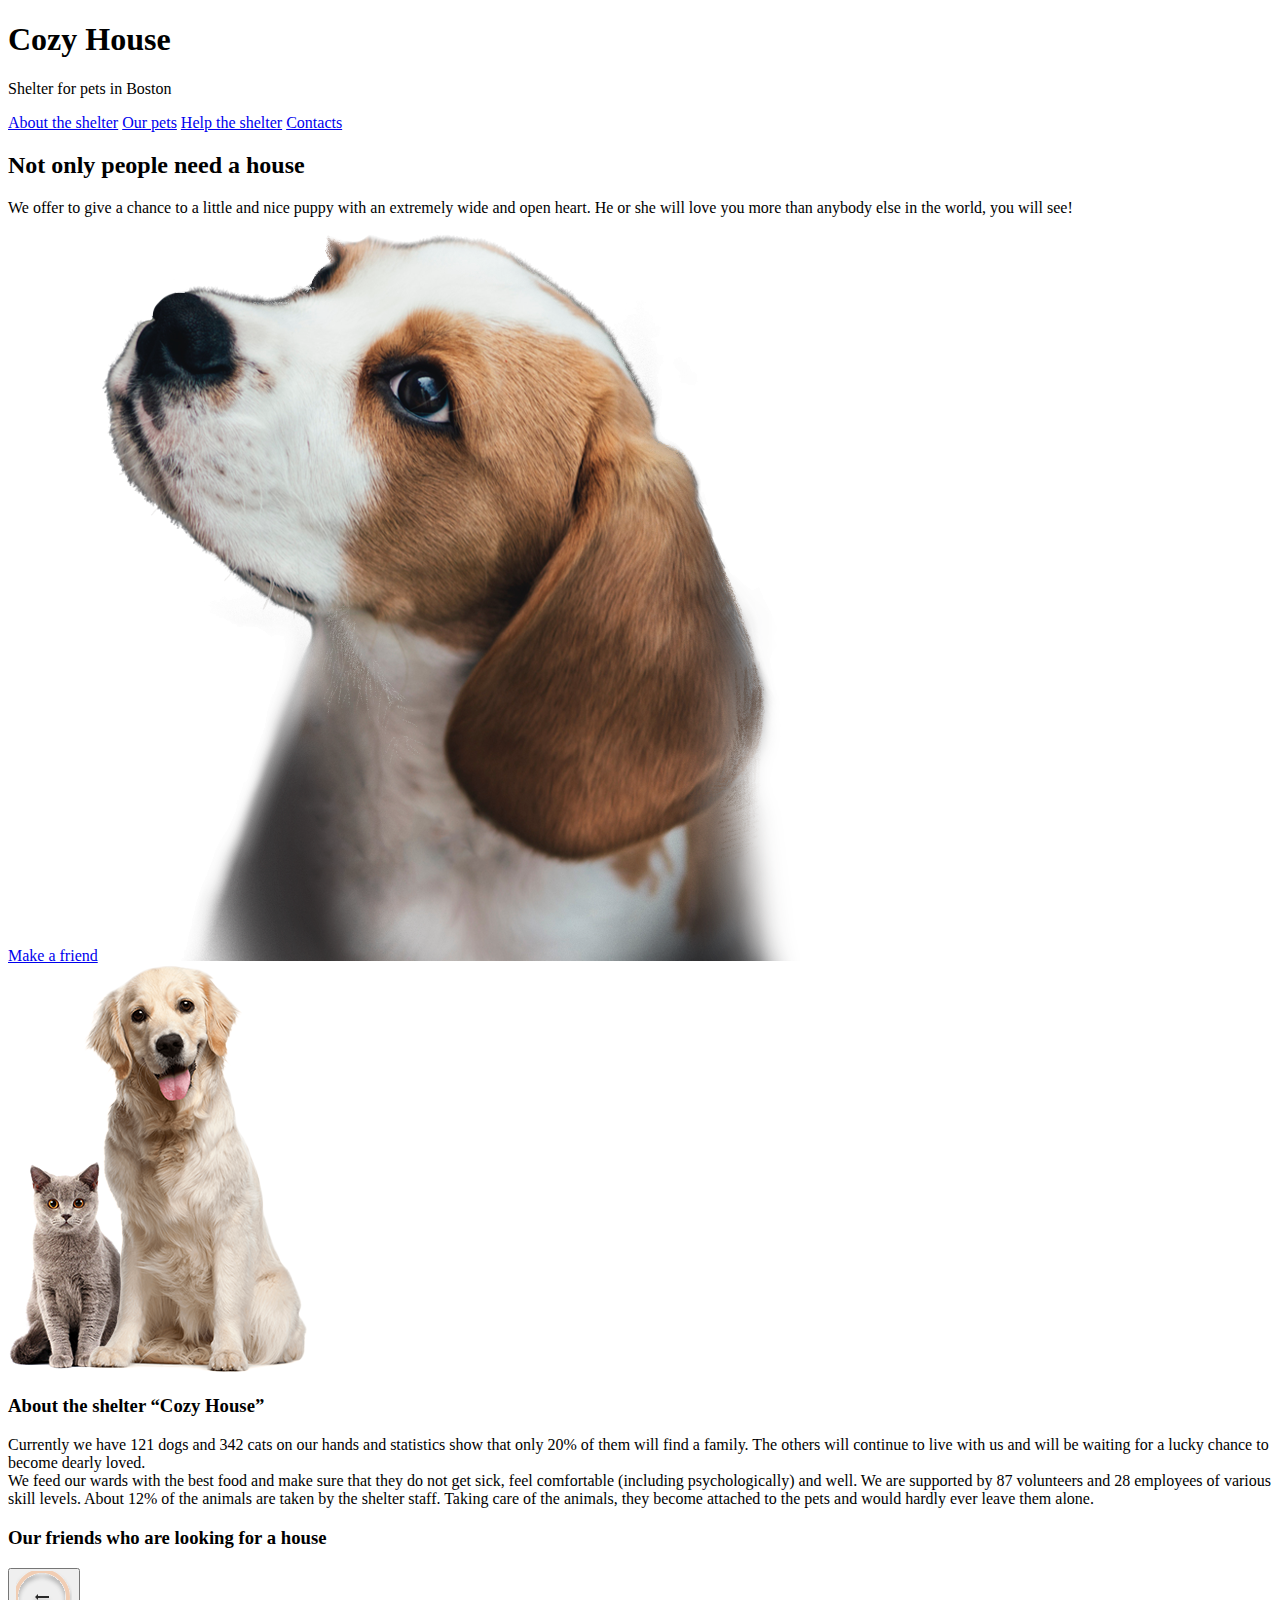
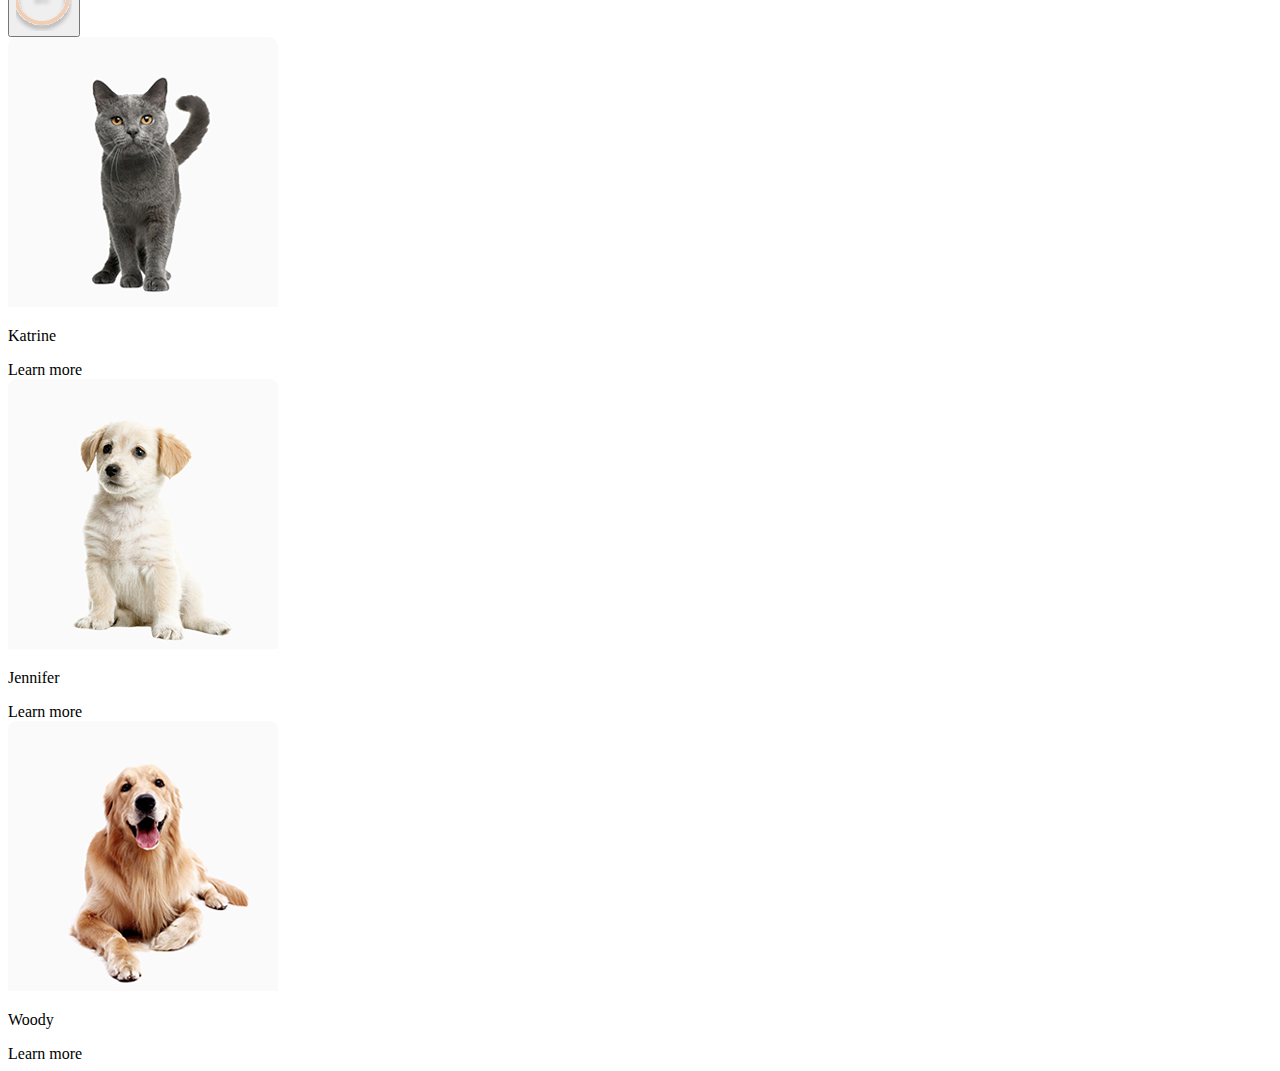
==== pages/main/index.html @ aaccfb3c "feat: add index.html with header, start-screen, about, pets sections" ====
<!DOCTYPE html>
<html lang="en">

<head>
    <meta charset="UTF-8">
    <meta http-equiv="X-UA-Compatible" content="IE=edge">
    <meta name="viewport" content="width=device-width, initial-scale=1.0">
    <link rel="stylesheet" href="./style.css">
    <title>Cozy House</title>
</head>

<body>
    <header class="header">
        <div class="header__logo">
            <h1 class="header__title">Cozy House</h1>
            <p class="header__subtitle">Shelter for pets in Boston</p>
        </div>
        <nav class="header__menu">
            <a href="#" class="header__link header__link--active">About the shelter</a>
            <a href="#" class="header__link">Our pets</a>
            <a href="#" class="header__link">Help the shelter</a>
            <a href="#" class="header__link">Contacts</a>
        </nav>
    </header>
    <main class="main">
        <section class="start-screen">
            <div class="start-screen__content">
                <h2 class="start-screen__tittle">Not only people need a house</h2>
                <p class="start-screen__subtitle">We offer to give a chance to a little and nice puppy with an extremely
                    wide and open heart. He or she will love you more than anybody else in the world, you will see!</p>
                <a href="#" class="start-screen__link">Make a friend</a>
                <img alt="dog" src="../../assets/images/png/start-screen-puppy.png" class="start-screen__picture">
            </div>
        </section>
        <section class="about">
            <img src="../../assets/images/png/about-pets.png" alt="animals">
            <div class="about__content">
                <h3 class="about__title">About the shelter “Cozy House”</h3>
                <p class="about__subtitle">Currently we have 121 dogs and 342 cats on our hands and statistics show that
                    only 20% of them will find a family. The others will continue to live with us and will be waiting
                    for a lucky chance to become dearly loved.
                    <br>
                    We feed our wards with the best food and make sure that they do not get sick, feel comfortable
                    (including psychologically) and well. We are supported by 87 volunteers and 28 employees of various
                    skill levels. About 12% of the animals are taken by the shelter staff. Taking care of the animals,
                    they become attached to the pets and would hardly ever leave them alone.
                </p>
            </div>
        </section>
        <section class="pets">
            <div class="pets__content">
                <h3 class="pets__title">Our friends who are looking for a house</h3>
                <div class="pets__slider slider">
                    <button class="slider__btn-arrow">
                        <img src="../../assets/icons/svg/button_arrow.svg" alt="list to the left button">
                    </button>
                    <div class="slider__item">
                        <img src="../../assets/images/png/pets-katrine.png" alt="beautiful cat" class="slider__img">
                        <p class="slider__text">Katrine</p>
                        <a class="slider__link">Learn more</a>

                    </div>
                    <div class="slider__item">
                        <img src="../../assets/images/png/pets-jennifer.png" alt="little puppy" class="slider__img">
                        <p class="slider__text">Jennifer</p>
                        <a class="slider__link">Learn more</a>

                    </div>
                    <div class="slider__item">
                        <img src="../../assets/images/png/pets-woody.png" alt="adult dog" class="slider__img">
                        <p class="slider__text">Woody</p>
                        <a class="slider__link">Learn more</a>
                    </div>
                </div>
            </div>
        </section>
        <section></section>
        <section></section>
    </main>
</body>

</html>
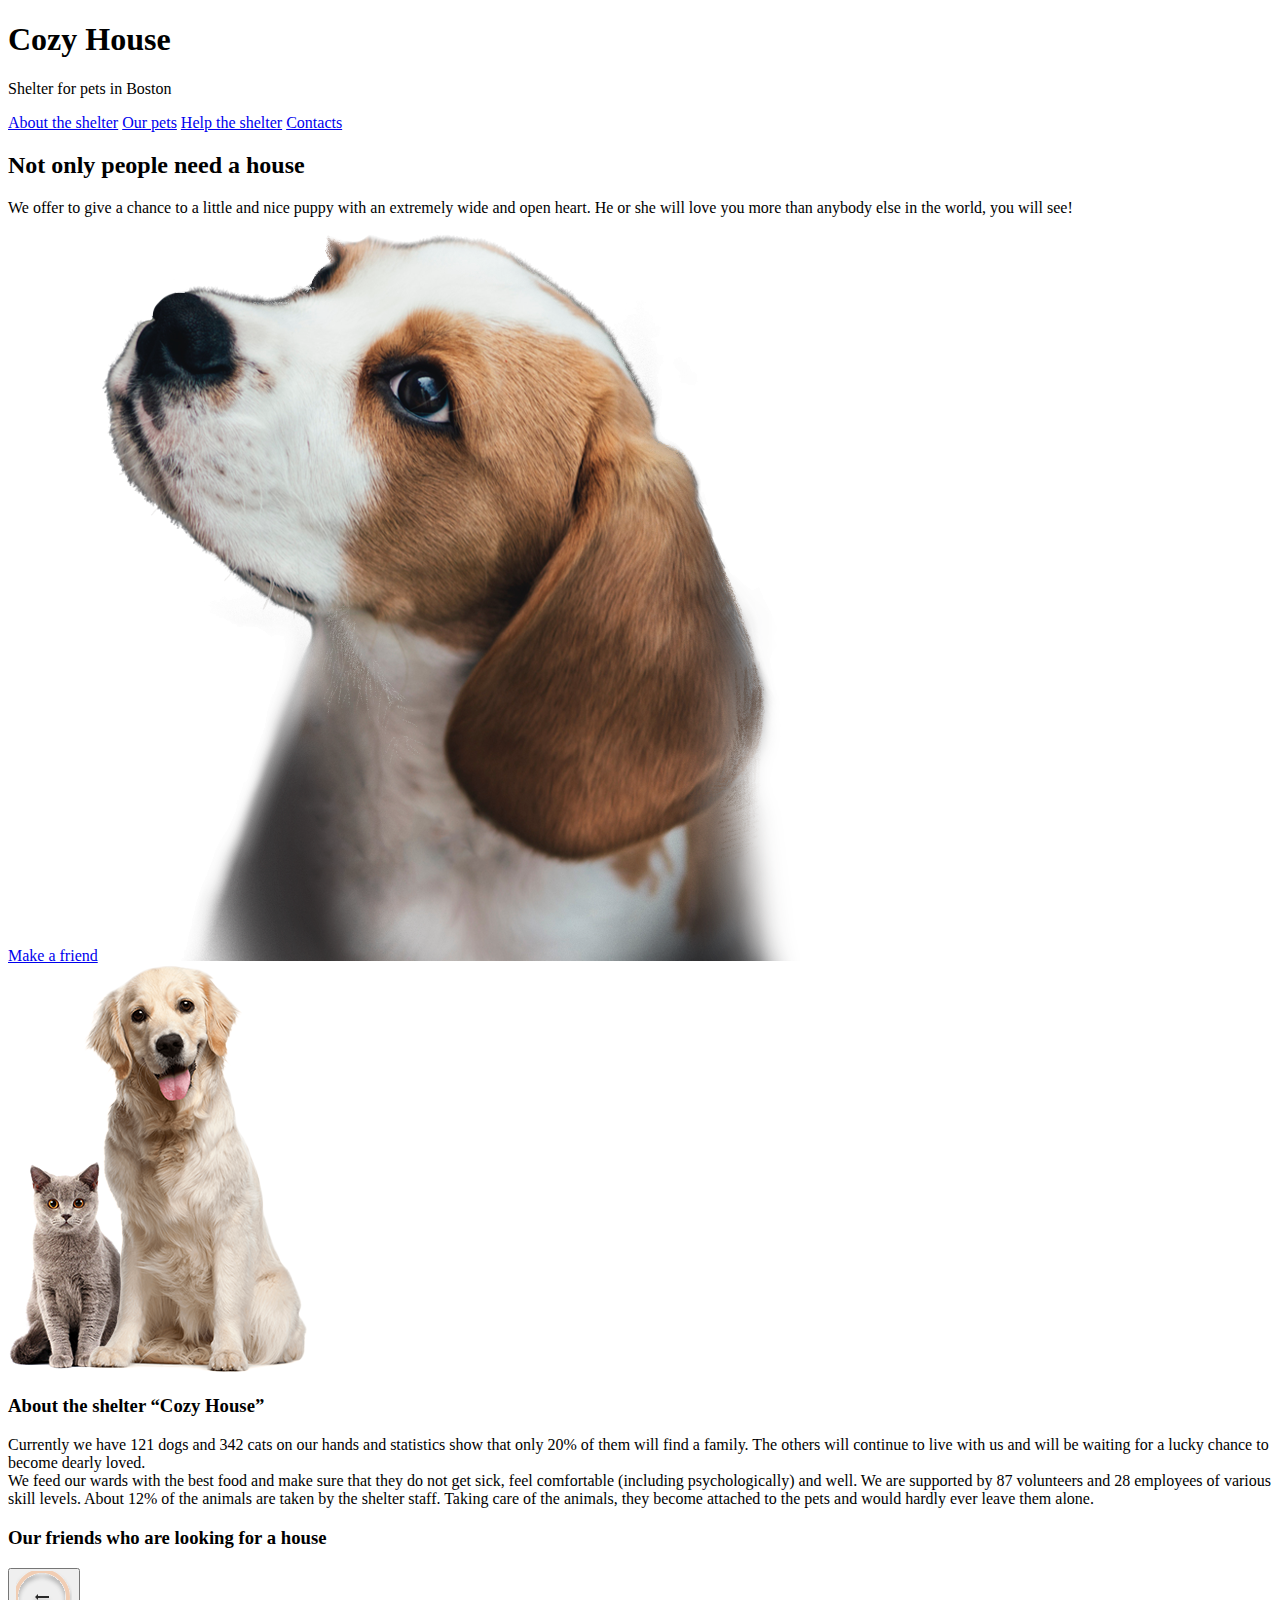
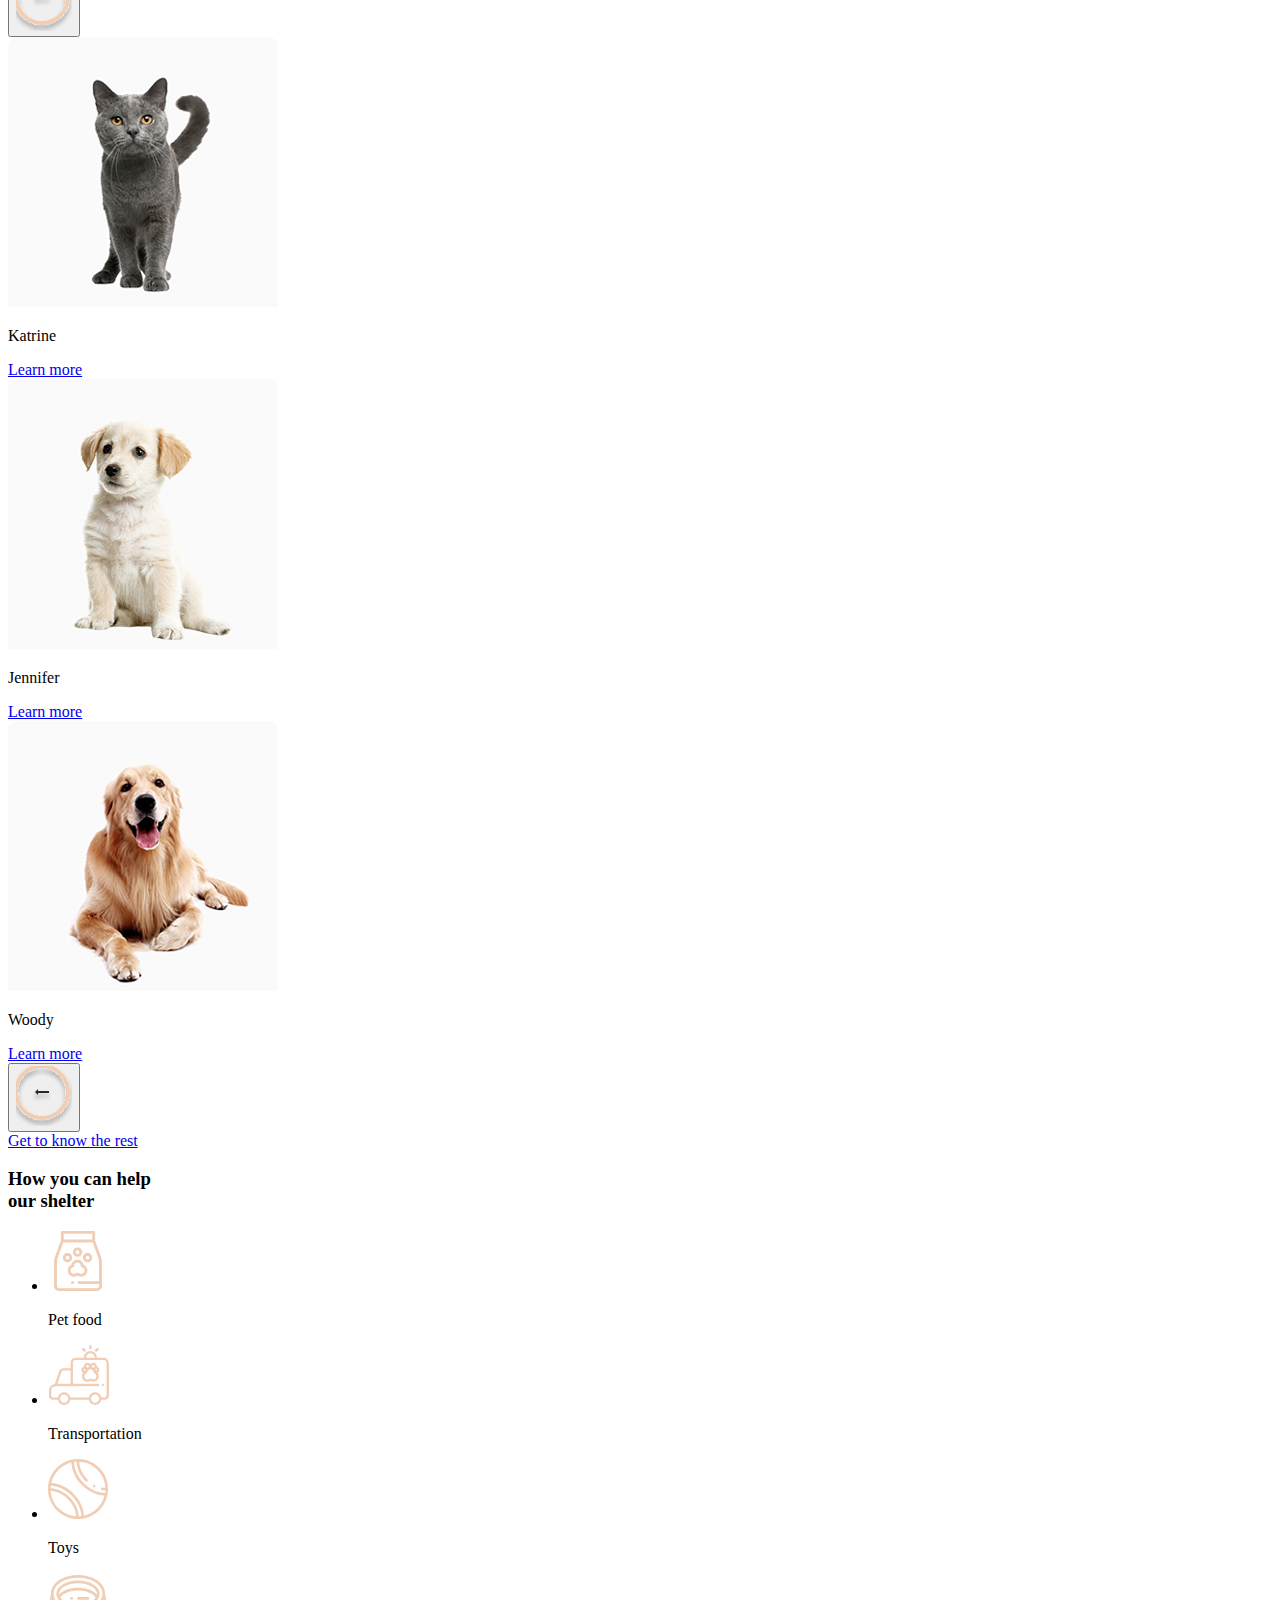
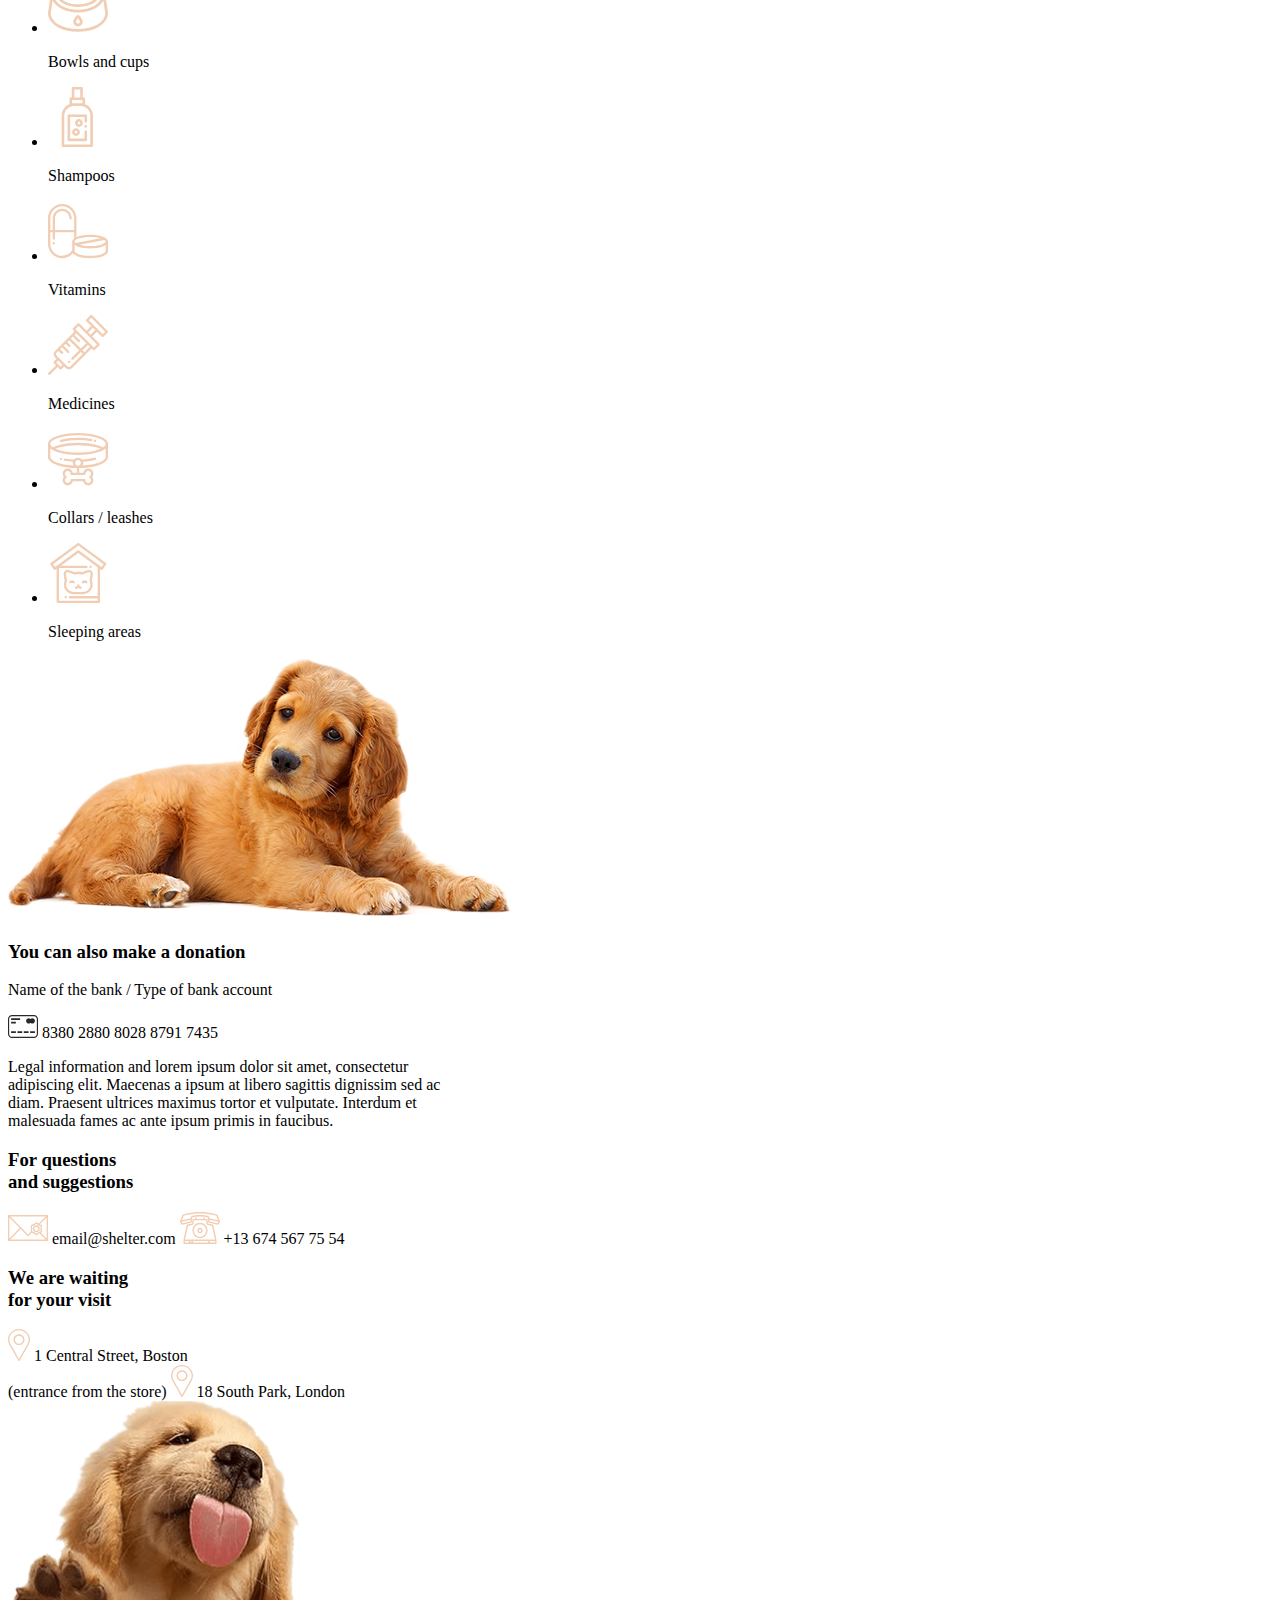
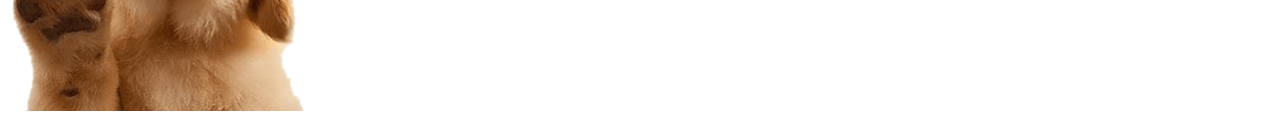
==== commit cde45a23: "feat: finish layout index.html with help, donation, footer sections" ====
--- a/pages/main/index.html
+++ b/pages/main/index.html
@@ -57,25 +57,122 @@
                     <div class="slider__item">
                         <img src="../../assets/images/png/pets-katrine.png" alt="beautiful cat" class="slider__img">
                         <p class="slider__text">Katrine</p>
-                        <a class="slider__link">Learn more</a>
+                        <a href="#" class="slider__link">Learn more</a>
 
                     </div>
                     <div class="slider__item">
                         <img src="../../assets/images/png/pets-jennifer.png" alt="little puppy" class="slider__img">
                         <p class="slider__text">Jennifer</p>
-                        <a class="slider__link">Learn more</a>
+                        <a href="#" class="slider__link">Learn more</a>
 
                     </div>
                     <div class="slider__item">
                         <img src="../../assets/images/png/pets-woody.png" alt="adult dog" class="slider__img">
                         <p class="slider__text">Woody</p>
-                        <a class="slider__link">Learn more</a>
+                        <a href="#" class="slider__link">Learn more</a>
                     </div>
+                    <button class="slider__btn-arrow">
+                        <img src="../../assets/icons/svg/button_arrow.svg" alt="list to the left button">
+                    </button>
                 </div>
             </div>
+            <a href="#" class="pets__btn">Get to know the rest</a>
         </section>
-        <section></section>
-        <section></section>
+        <section class="help">
+            <div class="help__content">
+                <h3 class="help__title">
+                    How you can help
+                    <br>
+                    our shelter
+                </h3>
+                <ul class="help__list">
+                    <li class="help__item">
+                        <img src="../../assets/icons/svg/icon-pet-food.svg" alt="pet food">
+                        <p class="help__text">Pet food</p>
+                    </li>
+                    <li class="help__item">
+                        <img src="../../assets/icons/svg/icon-transportation.svg" alt="transportation">
+                        <p class="help__text">Transportation</p>
+                    </li>
+                    <li class="help__item">
+                        <img src="../../assets/icons/svg/icon-toys.svg" alt="toys">
+                        <p class="help__text">Toys</p>
+                    </li>
+                    <li class="help__item">
+                        <img src="../../assets/icons/svg/icon-bowls-and-cups.svg" alt="Bowls and cups">
+                        <p class="help__text">Bowls and cups</p>
+                    </li>
+                    <li class="help__item">
+                        <img src="../../assets/icons/svg/icon-shampoos.svg" alt="Shampoos">
+                        <p class="help__text">Shampoos</p>
+                    </li>
+                    <li class="help__item">
+                        <img src="../../assets/icons/svg/icon-vitamins.svg" alt="Vitamins">
+                        <p class="help__text">Vitamins</p>
+                    </li>
+                    <li class="help__item">
+                        <img src="../../assets/icons/svg/icon-medicines.svg" alt="Medicines">
+                        <p class="help__text">Medicines</p>
+                    </li>
+                    <li class="help__item">
+                        <img src="../../assets/icons/svg/icon-collars-leashes.svg" alt="Collars and leashes">
+                        <p class="help__text">Collars / leashes</p>
+                    </li>
+                    <li class="help__item">
+                        <img src="../../assets/icons/svg/icon-sleeping-area.svg" alt="Sleeping areas">
+                        <p class="help__text">Sleeping areas</p>
+                    </li>
+                </ul>
+
+            </div>
+
+        </section>
+        <section class="donation">
+            <img class="donation__picture" src="../../assets/images/png/donation-dog.png">
+            <div class="donation__content">
+                <h3 class="donation__title">You can also make a donation</h3>
+                <p class="donation__subtitle">Name of the bank / Type of bank account</p>
+                <div class="donation__credit-card credit-card">
+                    <img class="credit-card__icon" src="../../assets/icons/svg/credit-card.svg" alt="credit card">
+                    <span class="credit-card__number">8380 2880 8028 8791 7435</span>
+                </div>
+                <p class="donation__legal-information">
+                    Legal information and lorem ipsum dolor sit amet, consectetur <br>
+                    adipiscing elit. Maecenas a ipsum at libero sagittis dignissim sed ac <br>
+                    diam. Praesent ultrices maximus tortor et vulputate. Interdum et <br>
+                    malesuada fames ac ante ipsum primis in faucibus.
+                </p>
+
+            </div>
+        </section>
+        <footer class="footer">
+            <div class="footer__content">
+                <div class="footer__contacts contacts">
+                    <h3 class="contacts__title">
+                        For questions
+                        <br>
+                        and suggestions
+                    </h3>
+                    <img class="contacts__icon" src="../../assets/icons/svg/icon-email.svg">
+                    <span class="contacts__text">email@shelter.com</span>
+                    <img class="contacts__icon" src="../../assets/icons/svg/icon-phone.svg">
+                    <span class="contacts__text">+13 674 567 75 54</span>
+                </div>
+                <div class="footer__locaions locaions">
+                    <h3 class="locaions__title">
+                        We are waiting
+                        <br>
+                        for your visit
+                    </h3>
+                    <img class="locaions__icon" src="../../assets/icons/svg/pin.svg">
+                    <span class="locaions__text">1 Central Street, Boston <br> (entrance from the store)</span>
+                    <img class="locaions__icon" src="../../assets/icons/svg/pin.svg">
+                    <span class="locaions__text">18 South Park, London </span>
+                </div>
+
+            </div>
+            <img class="footer__picture" src="../../assets/images/png/footer-puppy.png" alt="puppy">
+        </footer>
     </main>
 </body>
 
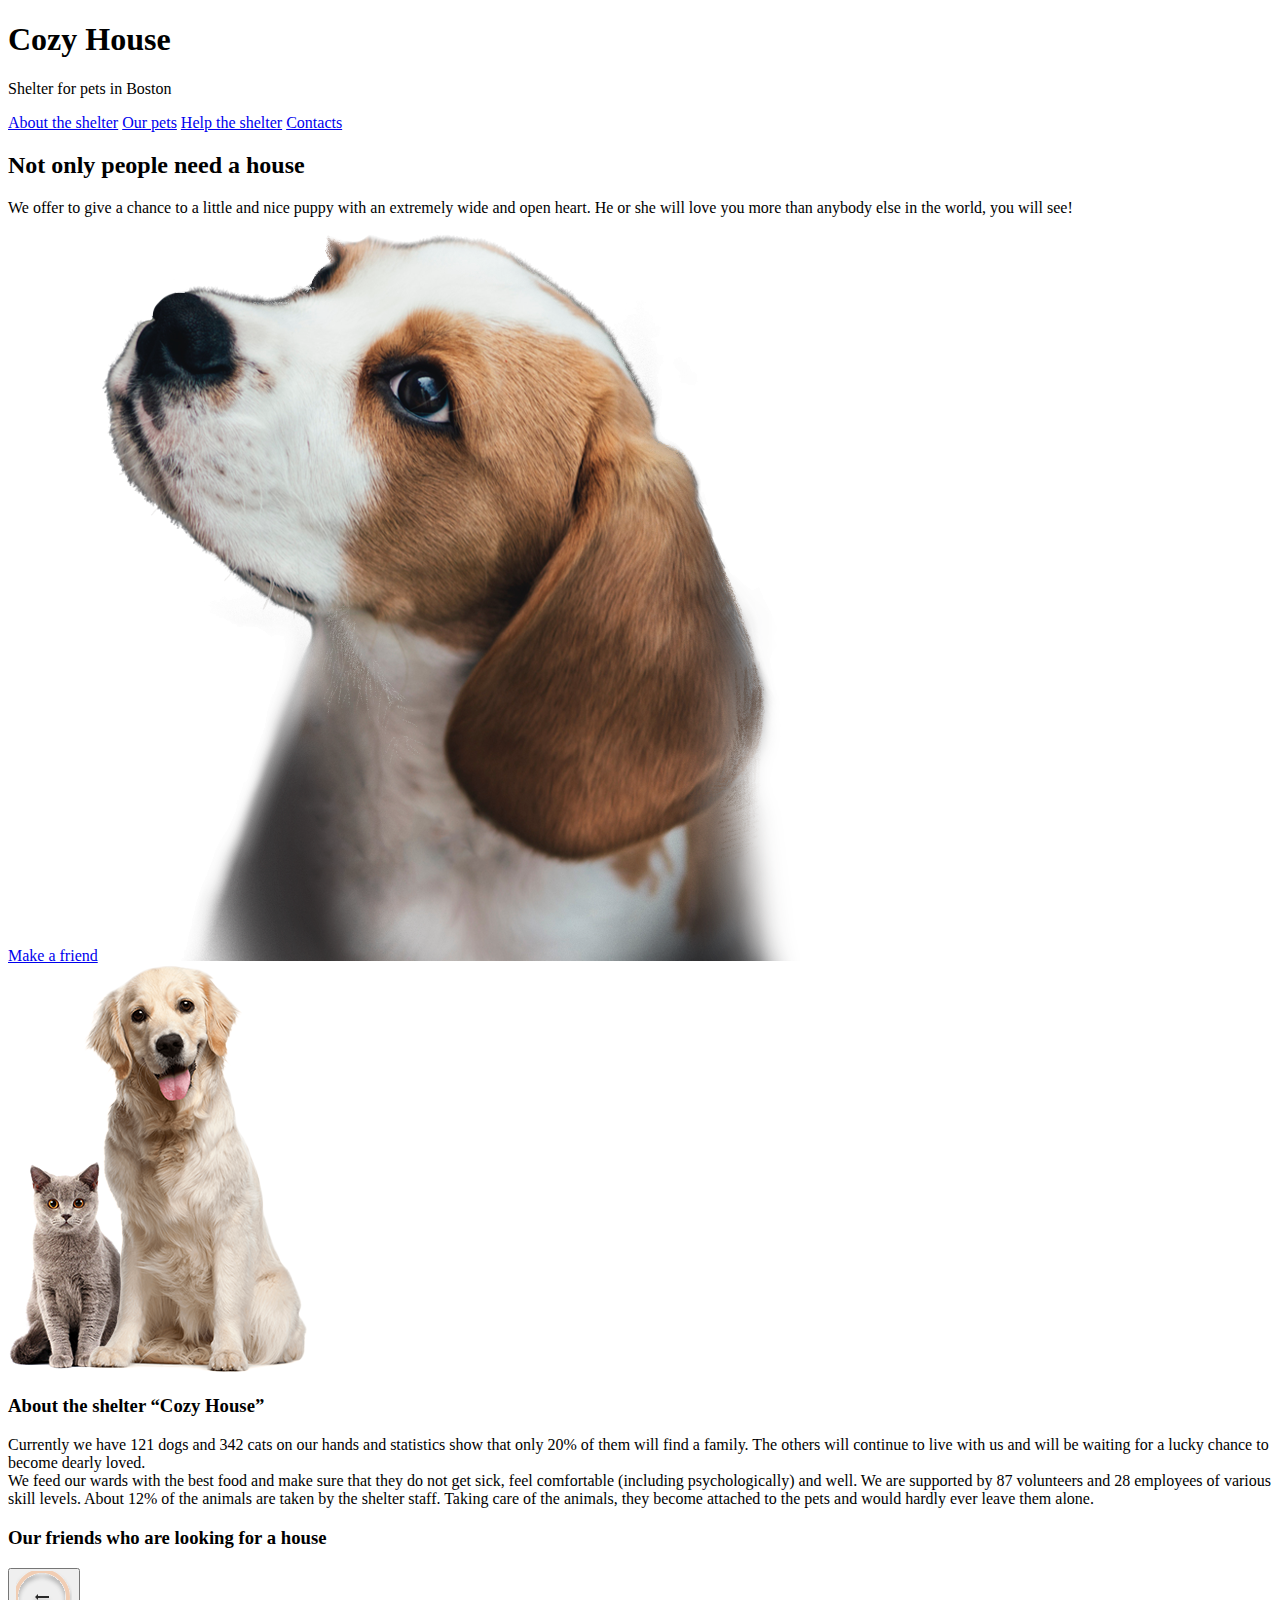
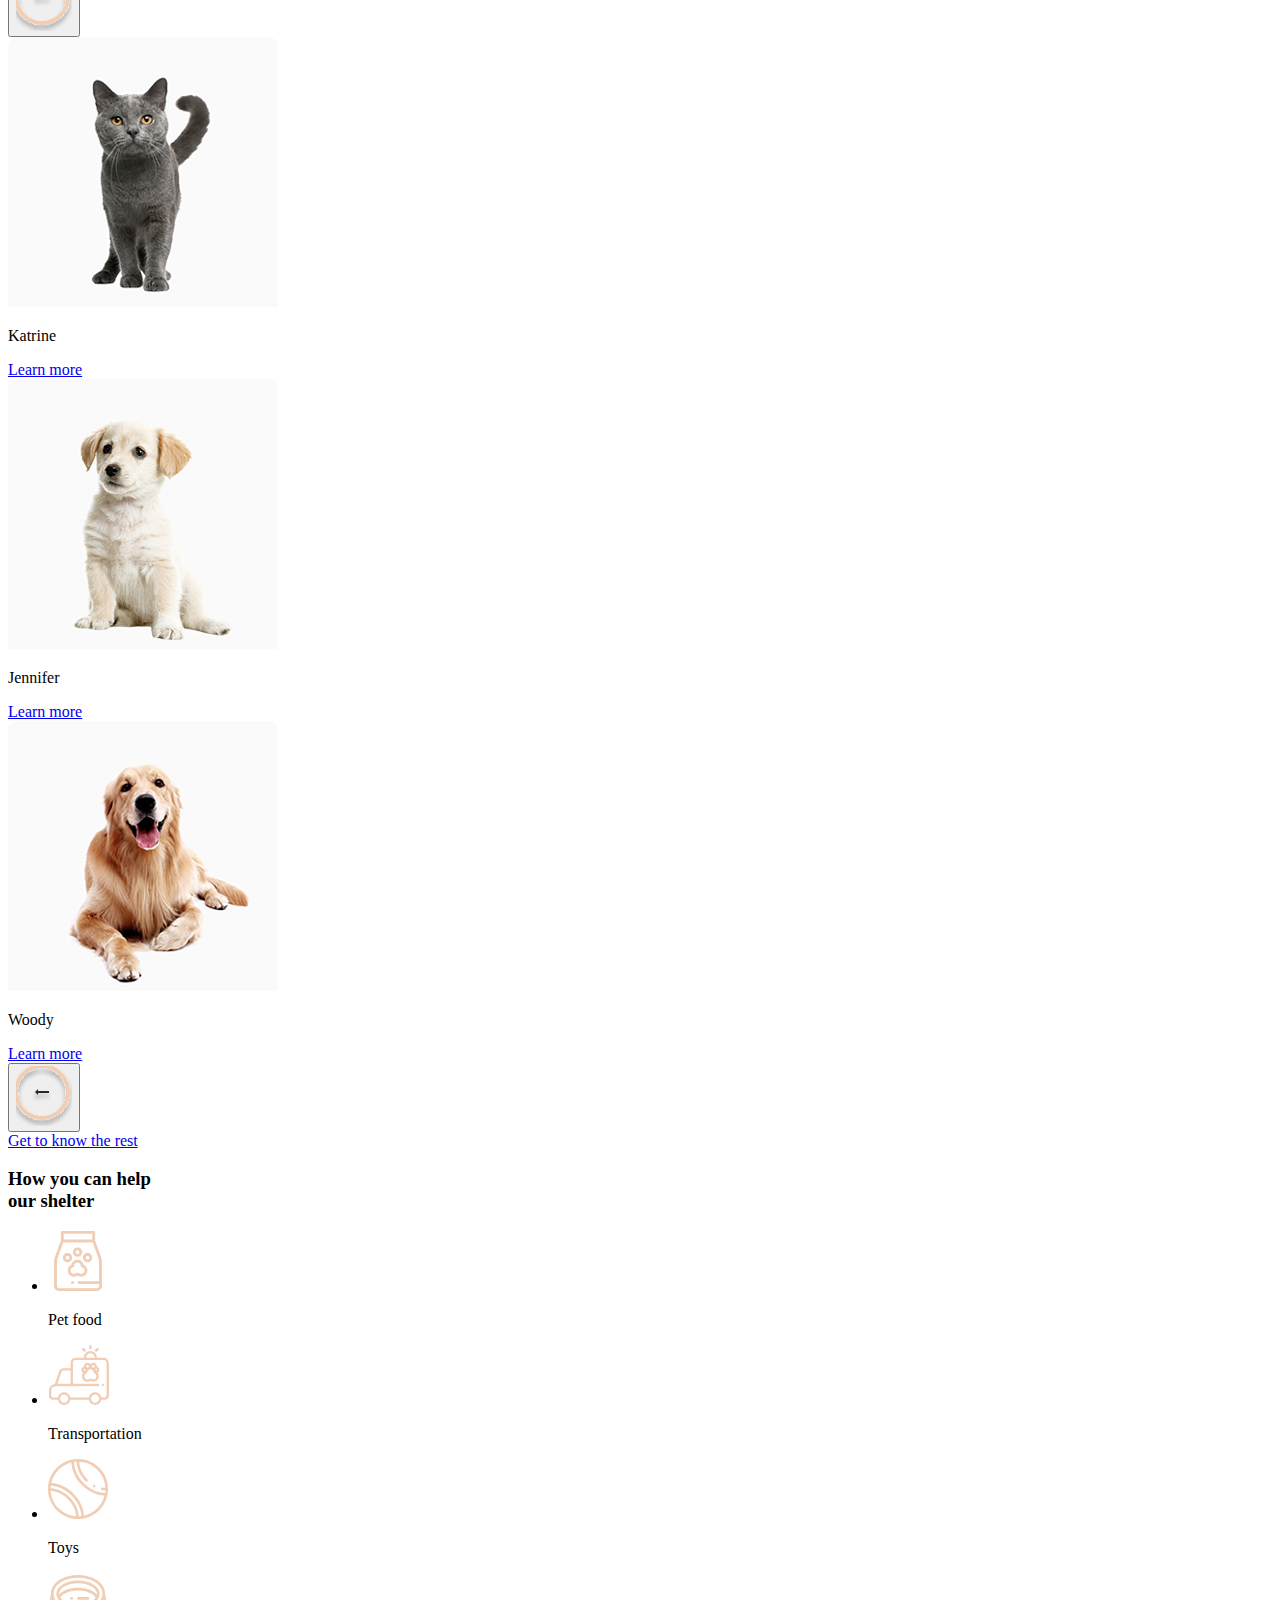
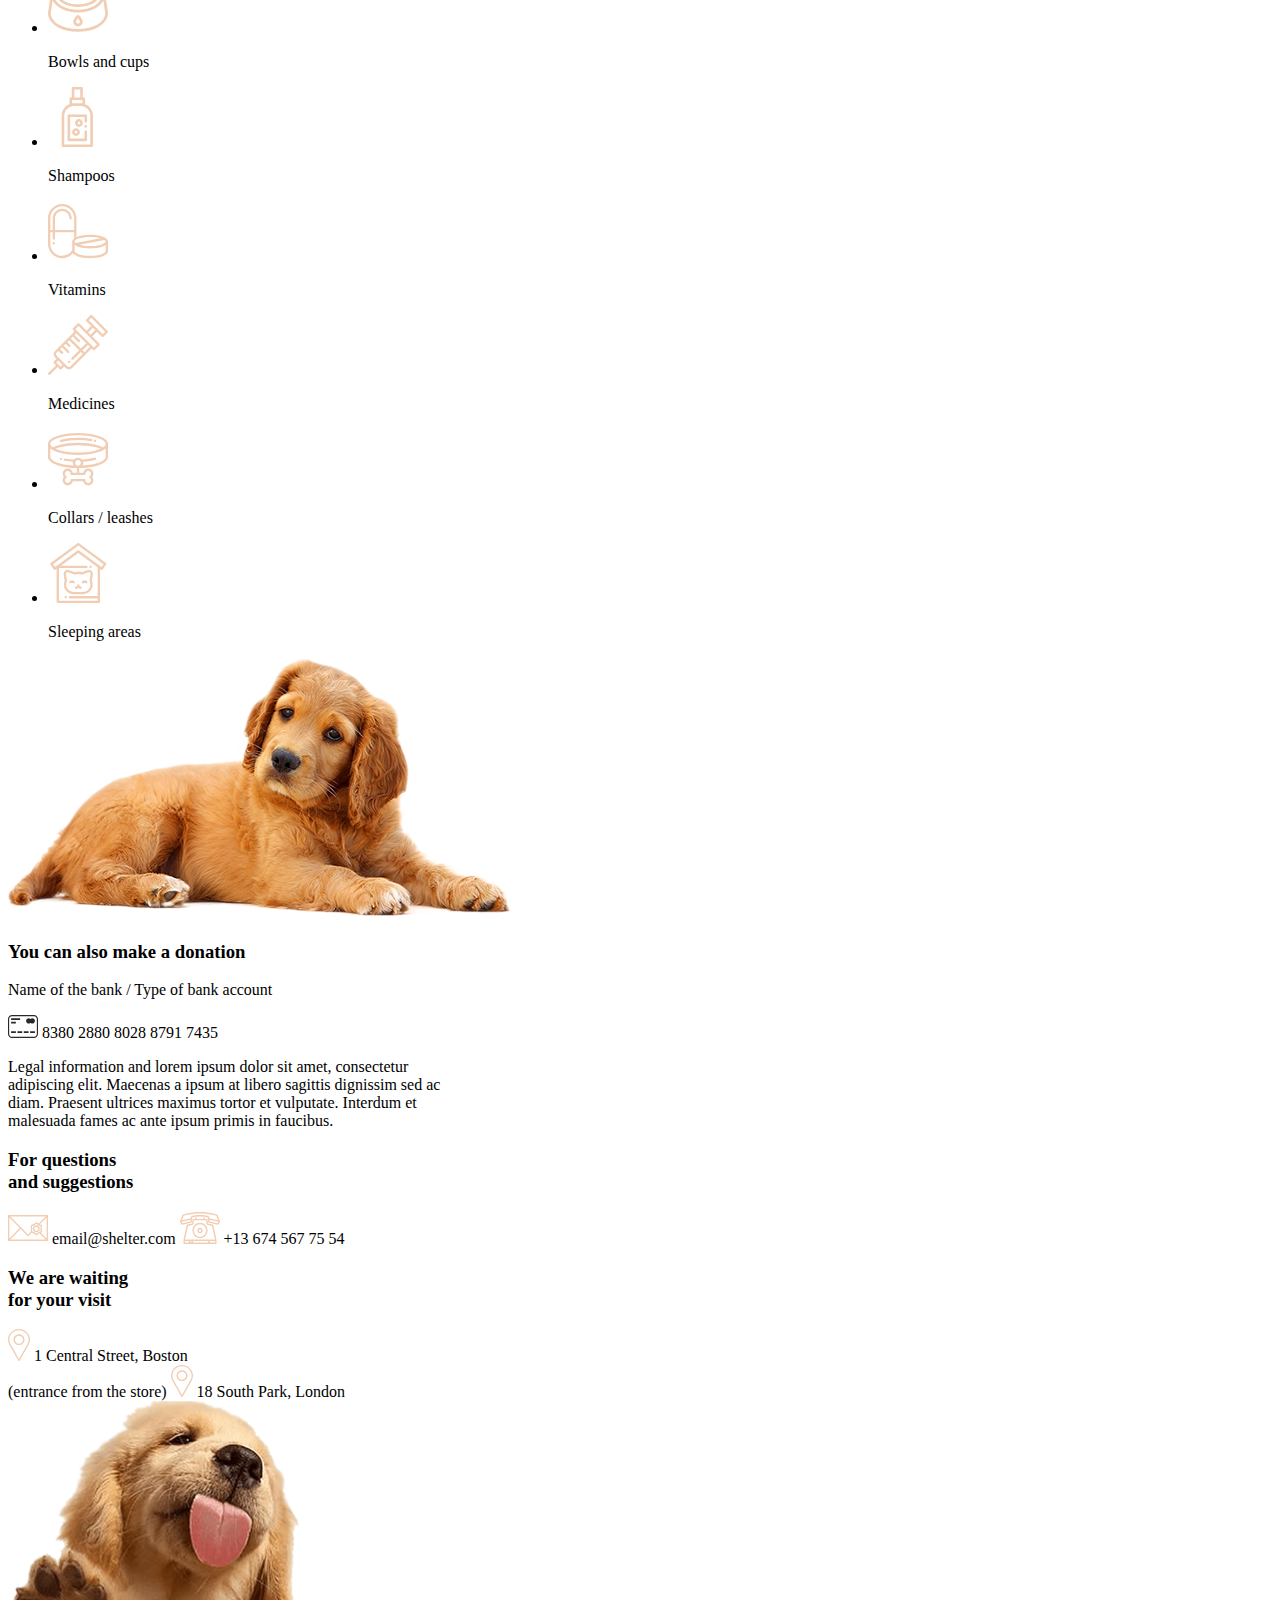
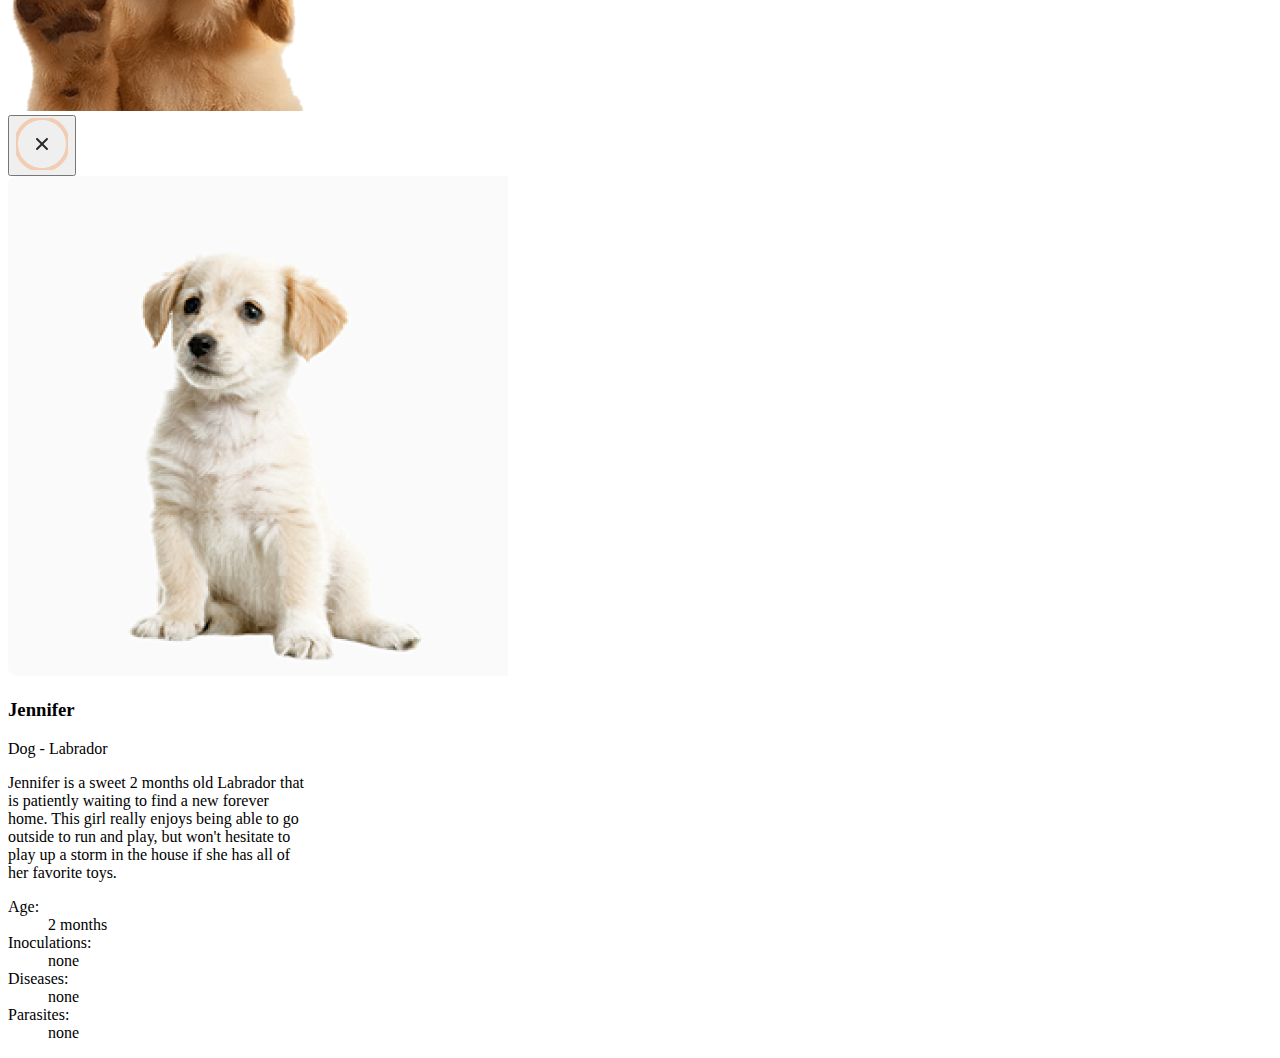
==== commit fca82408: "feat: add modal window and our-pets.html layout only" ====
--- a/pages/main/index.html
+++ b/pages/main/index.html
@@ -5,7 +5,7 @@
     <meta charset="UTF-8">
     <meta http-equiv="X-UA-Compatible" content="IE=edge">
     <meta name="viewport" content="width=device-width, initial-scale=1.0">
-    <link rel="stylesheet" href="./style.css">
+    <link rel="stylesheet" href="./scss/main.css">
     <title>Cozy House</title>
 </head>
 
@@ -145,35 +145,72 @@
 
             </div>
         </section>
-        <footer class="footer">
-            <div class="footer__content">
-                <div class="footer__contacts contacts">
-                    <h3 class="contacts__title">
-                        For questions
-                        <br>
-                        and suggestions
-                    </h3>
-                    <img class="contacts__icon" src="../../assets/icons/svg/icon-email.svg">
-                    <span class="contacts__text">email@shelter.com</span>
-                    <img class="contacts__icon" src="../../assets/icons/svg/icon-phone.svg">
-                    <span class="contacts__text">+13 674 567 75 54</span>
-                </div>
-                <div class="footer__locaions locaions">
-                    <h3 class="locaions__title">
-                        We are waiting
-                        <br>
-                        for your visit
-                    </h3>
-                    <img class="locaions__icon" src="../../assets/icons/svg/pin.svg">
-                    <span class="locaions__text">1 Central Street, Boston <br> (entrance from the store)</span>
-                    <img class="locaions__icon" src="../../assets/icons/svg/pin.svg">
-                    <span class="locaions__text">18 South Park, London </span>
-                </div>
-
-            </div>
-            <img class="footer__picture" src="../../assets/images/png/footer-puppy.png" alt="puppy">
-        </footer>
     </main>
+    <footer class="footer">
+        <div class="footer__content">
+            <div class="footer__contacts contacts">
+                <h3 class="contacts__title">
+                    For questions
+                    <br>
+                    and suggestions
+                </h3>
+                <img class="contacts__icon" src="../../assets/icons/svg/icon-email.svg">
+                <span class="contacts__text">email@shelter.com</span>
+                <img class="contacts__icon" src="../../assets/icons/svg/icon-phone.svg">
+                <span class="contacts__text">+13 674 567 75 54</span>
+            </div>
+            <div class="footer__locaions locaions">
+                <h3 class="locaions__title">
+                    We are waiting
+                    <br>
+                    for your visit
+                </h3>
+                <img class="locaions__icon" src="../../assets/icons/svg/pin.svg">
+                <span class="locaions__text">1 Central Street, Boston <br> (entrance from the store)</span>
+                <img class="locaions__icon" src="../../assets/icons/svg/pin.svg">
+                <span class="locaions__text">18 South Park, London </span>
+            </div>
+
+        </div>
+        <img class="footer__picture" src="../../assets/images/png/footer-puppy.png" alt="puppy">
+    </footer>
+    <section class="modal-pet">
+        <button class="modal-pet__btn-close">
+            <img class="modal-pet__close-icon" src="../../assets/icons/svg/modal_close_button.svg"
+                alt="close modal window button">
+        </button>
+        <div class="modal-pet__window">
+            <img class="modal-pet__picture" src="../../assets/images/jpg/pets-jennifer.jpg" alt="Jennifer Dog Labrador">
+            <div class="modal-pet__content">
+                <h3 class="modal-pet__title">Jennifer</h3>
+                <p class="modal-pet__subtitle">Dog - Labrador</p>
+                <p class="modal-pet__text">
+                    Jennifer is a sweet 2 months old Labrador that<br>
+                    is patiently waiting to find a new forever<br>
+                    home. This girl really enjoys being able to go<br>
+                    outside to run and play, but won't hesitate to<br>
+                    play up a storm in the house if she has all of<br>
+                    her favorite toys.
+                </p>
+                <dl class="modal-pet__list">
+                    <dt class="modal-pet__item">Age:</dt>
+                    <dd class="modal-pet__item-description">2 months</dd>
+
+                    <dt class="modal-pet__item">Inoculations:</dt>
+                    <dd class="modal-pet__item-description">none</dd>
+
+                    <dt class="modal-pet__item">Diseases:</dt>
+                    <dd class="modal-pet__item-description">none</dd>
+
+                    <dt class="modal-pet__item">Parasites:</dt>
+                    <dd class="modal-pet__item-description">none</dd>
+
+                </dl>
+            </div>
+
+        </div>
+
+    </section>
 </body>
 
 </html>--- a/pages/main/scss/main.css
+++ b/pages/main/scss/main.css
@@ -0,0 +1 @@
+/* No CSS *//*# sourceMappingURL=main.css.map */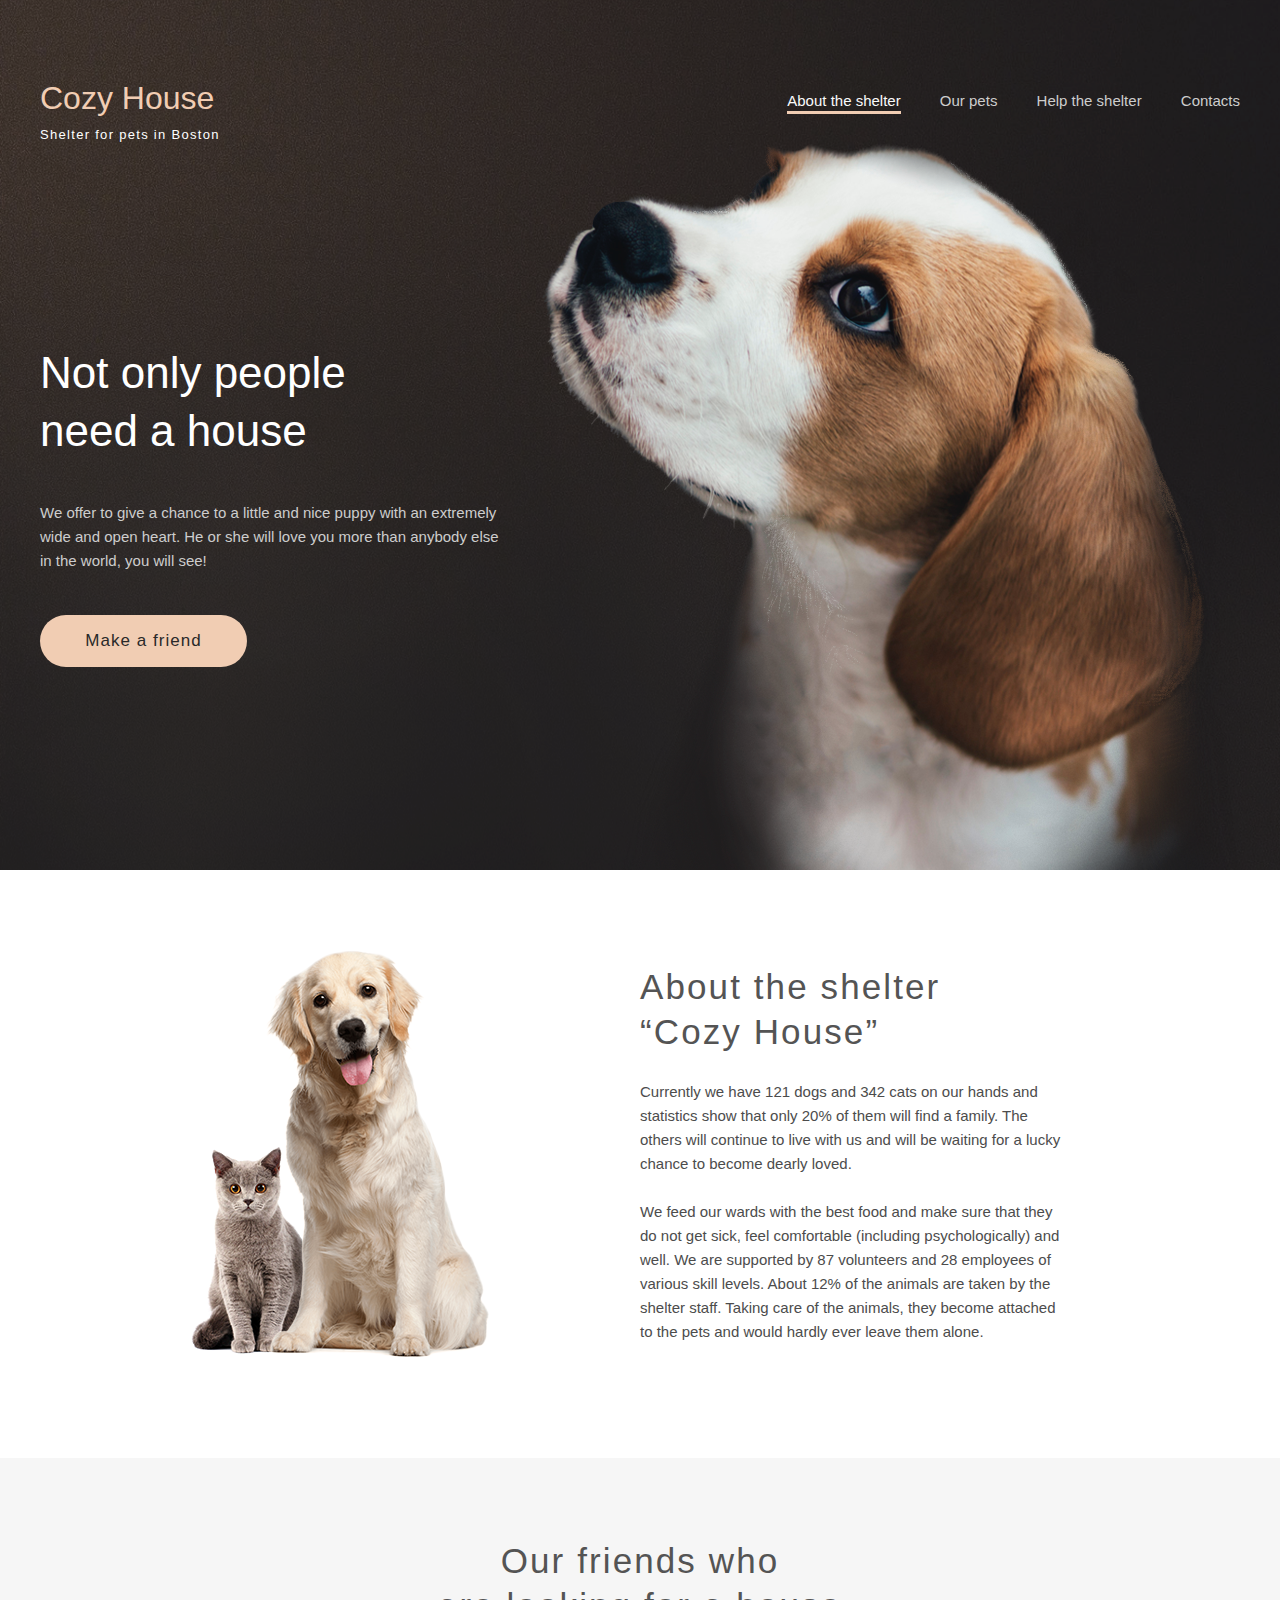
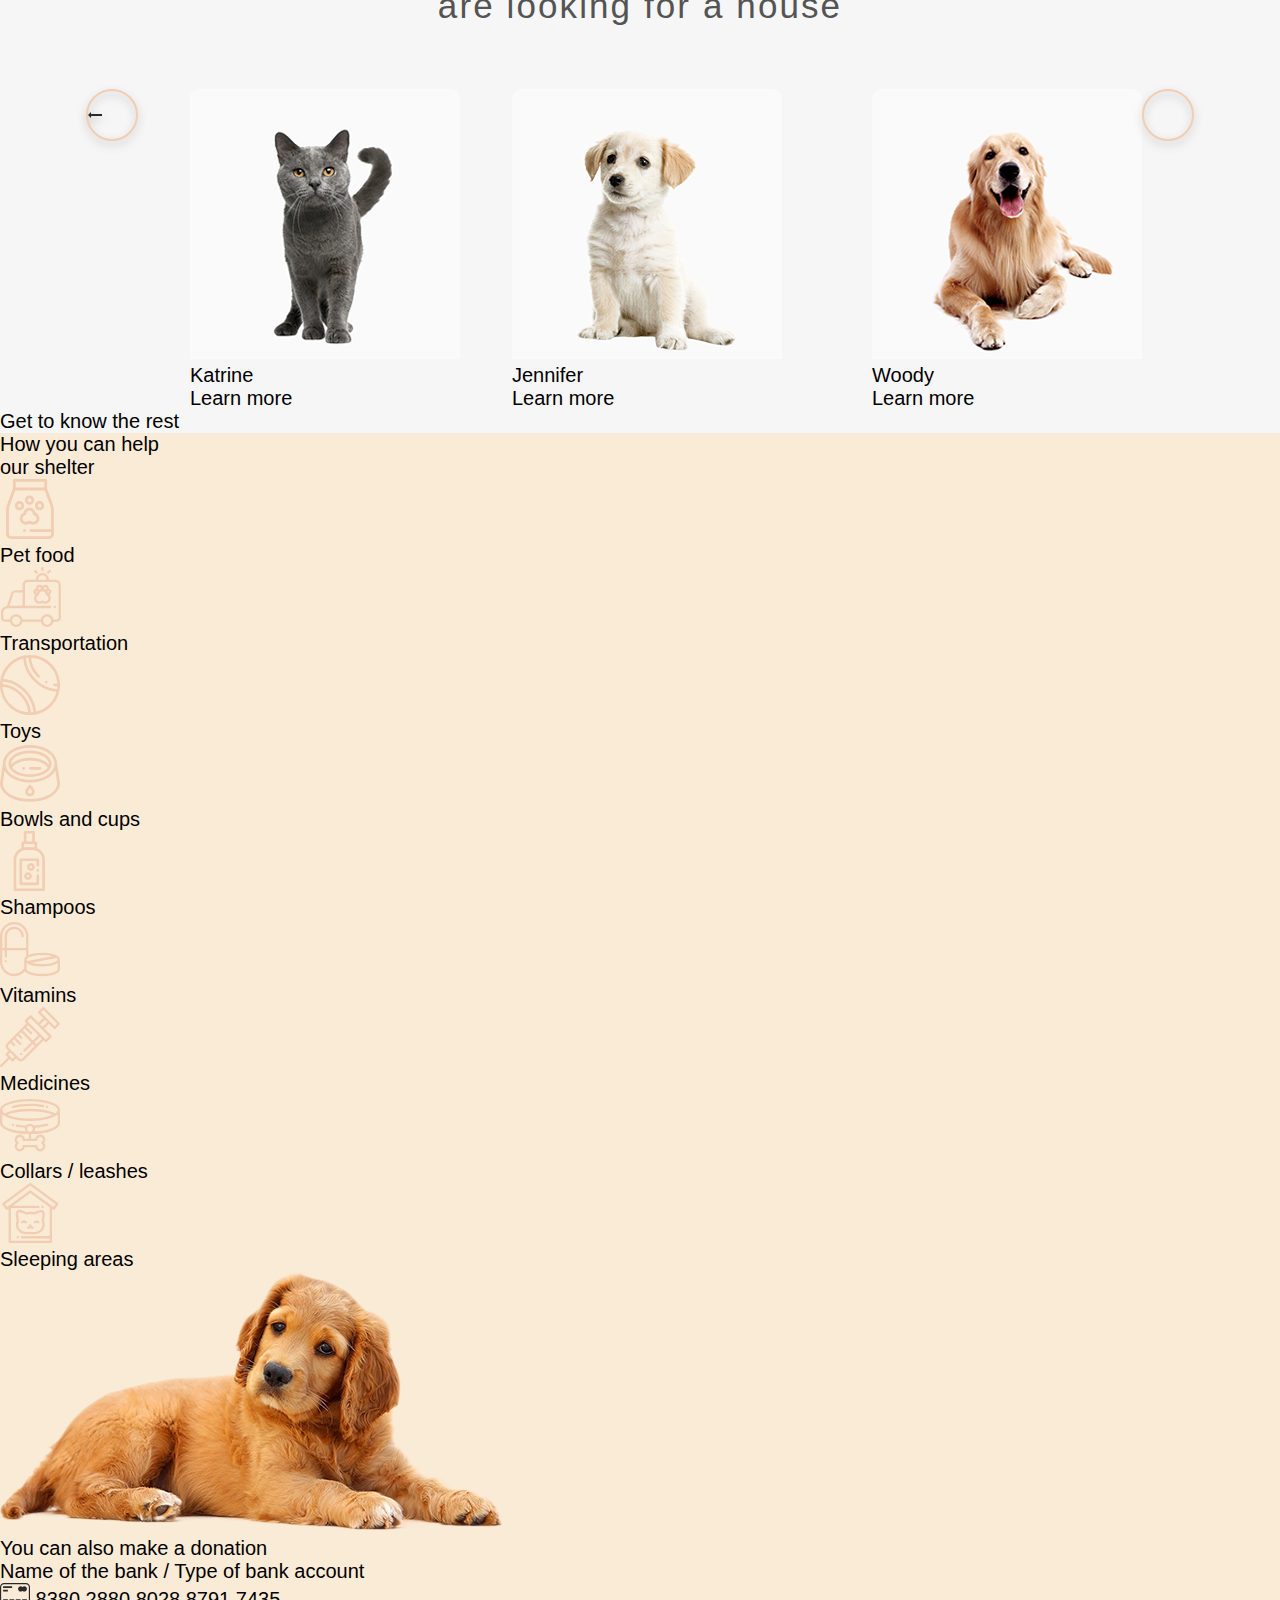
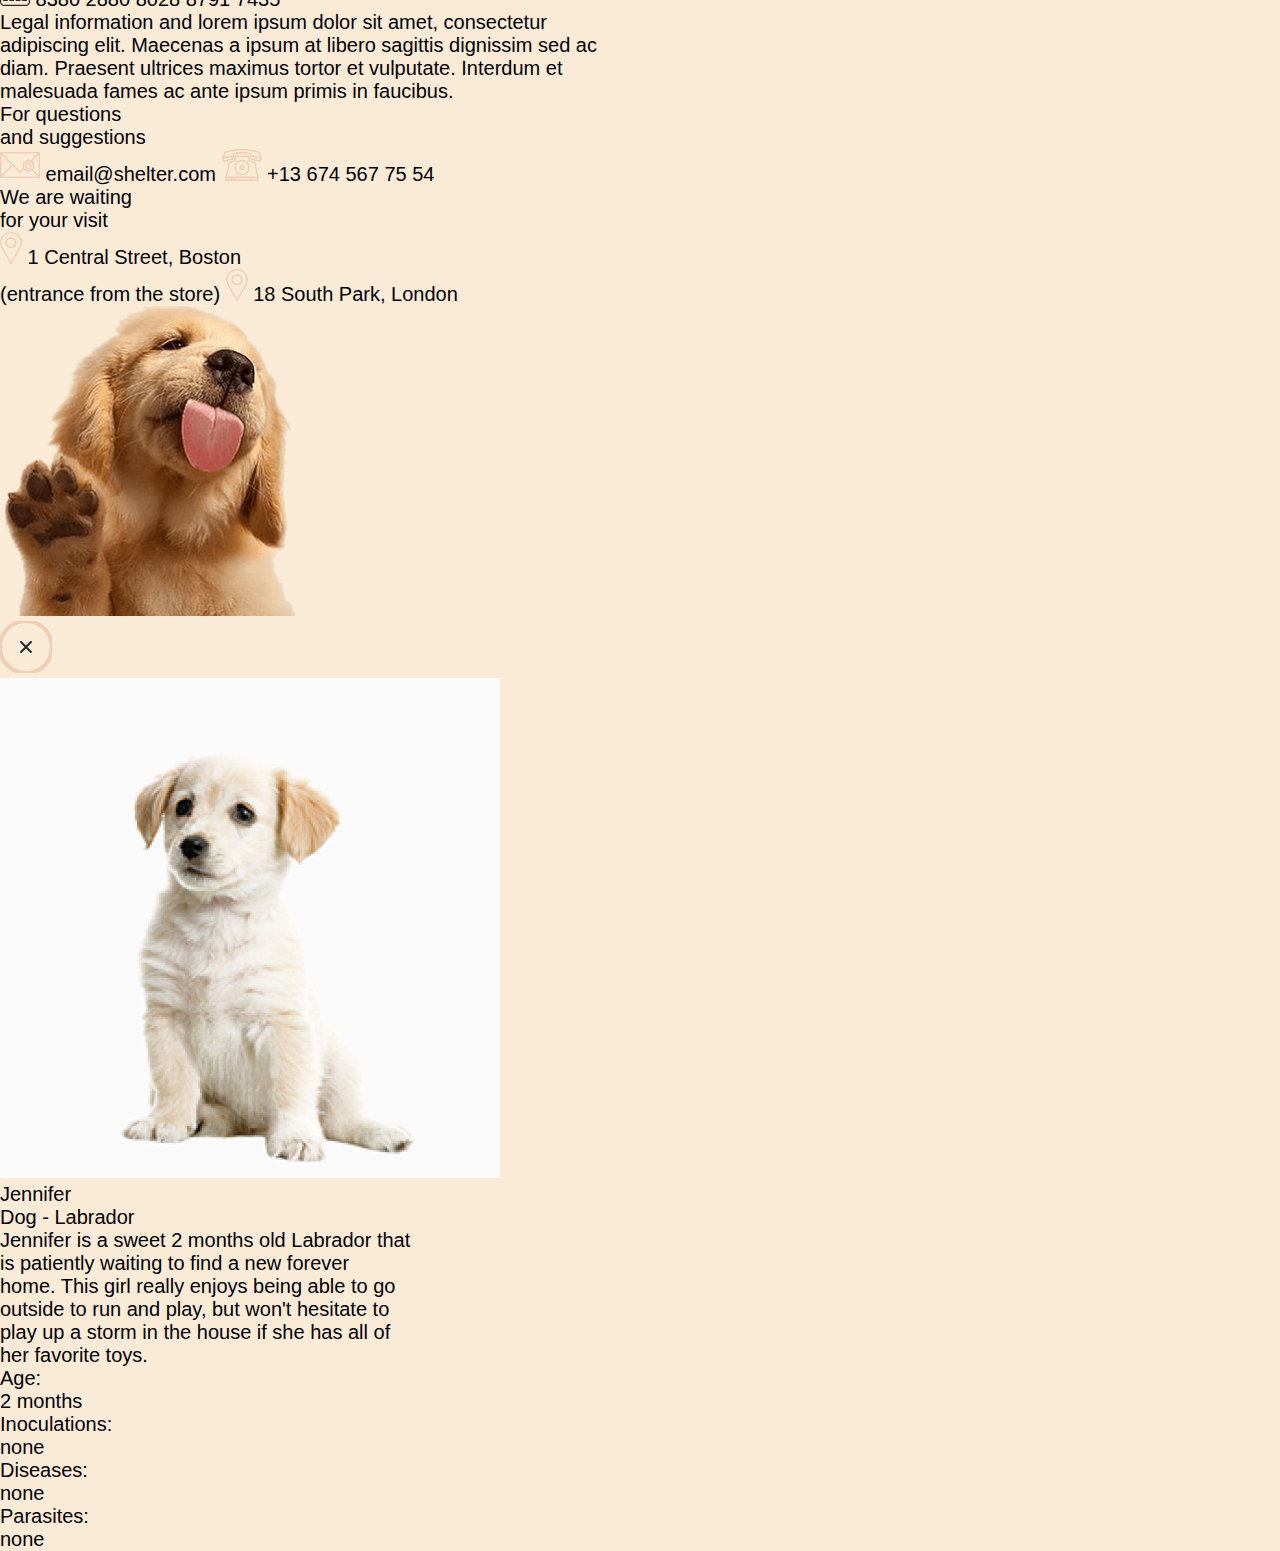
==== commit c8c23c1b: "feat: work with css on index.html" ====
--- a/pages/main/index.html
+++ b/pages/main/index.html
@@ -5,75 +5,95 @@
     <meta charset="UTF-8">
     <meta http-equiv="X-UA-Compatible" content="IE=edge">
     <meta name="viewport" content="width=device-width, initial-scale=1.0">
-    <link rel="stylesheet" href="./scss/main.css">
+    <link rel="stylesheet" href="./scss/css/main.css">
     <title>Cozy House</title>
 </head>
 
 <body>
-    <header class="header">
-        <div class="header__logo">
-            <h1 class="header__title">Cozy House</h1>
-            <p class="header__subtitle">Shelter for pets in Boston</p>
+
+    <div class="top-wrapper">
+        <div class="top-container">
+            <header class="header">
+                <div class="header__logo">
+                    <h1 class="header__title">Cozy House</h1>
+                    <p class="header__subtitle">Shelter for pets in Boston</p>
+                </div>
+                <nav class="header__menu">
+                    <a href="#" class="header__link header__link--active">About the shelter</a>
+                    <a href="#" class="header__link">Our pets</a>
+                    <a href="#" class="header__link">Help the shelter</a>
+                    <a href="#" class="header__link">Contacts</a>
+                </nav>
+            </header>
+            <section class="start-screen">
+                <div class="start-screen__content">
+                    <h2 class="start-screen__tittle">
+                        Not only people<br>
+                        need a house</h2>
+                    <p class="start-screen__subtitle">
+                        We offer to give a chance to a little and nice puppy with an extremely<br>
+                        wide and open heart. He or she will love you more than anybody else<br>
+                        in the world, you will see!
+                    </p>
+                    <a href="#" class="start-screen__link btn">Make a friend</a>
+                </div>
+                <img alt="dog" src="../../assets/images/png/start-screen-puppy.png" class="start-screen__picture">
+            </section>
         </div>
-        <nav class="header__menu">
-            <a href="#" class="header__link header__link--active">About the shelter</a>
-            <a href="#" class="header__link">Our pets</a>
-            <a href="#" class="header__link">Help the shelter</a>
-            <a href="#" class="header__link">Contacts</a>
-        </nav>
-    </header>
+    </div>
     <main class="main">
-        <section class="start-screen">
-            <div class="start-screen__content">
-                <h2 class="start-screen__tittle">Not only people need a house</h2>
-                <p class="start-screen__subtitle">We offer to give a chance to a little and nice puppy with an extremely
-                    wide and open heart. He or she will love you more than anybody else in the world, you will see!</p>
-                <a href="#" class="start-screen__link">Make a friend</a>
-                <img alt="dog" src="../../assets/images/png/start-screen-puppy.png" class="start-screen__picture">
-            </div>
-        </section>
         <section class="about">
-            <img src="../../assets/images/png/about-pets.png" alt="animals">
+            <div class="image-containter">
+                <img class="about__picture" src="../../assets/images/png/about-pets.png" alt="animals">
+            </div>
             <div class="about__content">
-                <h3 class="about__title">About the shelter “Cozy House”</h3>
-                <p class="about__subtitle">Currently we have 121 dogs and 342 cats on our hands and statistics show that
-                    only 20% of them will find a family. The others will continue to live with us and will be waiting
-                    for a lucky chance to become dearly loved.
-                    <br>
-                    We feed our wards with the best food and make sure that they do not get sick, feel comfortable
-                    (including psychologically) and well. We are supported by 87 volunteers and 28 employees of various
-                    skill levels. About 12% of the animals are taken by the shelter staff. Taking care of the animals,
-                    they become attached to the pets and would hardly ever leave them alone.
+                <h3 class="about__title">
+                    About the shelter<br>
+                    “Cozy House”</h3>
+                <p class="about__subtitle">Currently we have 121 dogs and 342 cats on our hands and<br>
+                    statistics show that only 20% of them will find a family. The<br>
+                    others will continue to live with us and will be waiting for a lucky<br>
+                    chance to become dearly loved.<br>
+                    <br>
+                    We feed our wards with the best food and make sure that they<br>
+                    do not get sick, feel comfortable (including psychologically) and<br>
+                    well. We are supported by 87 volunteers and 28 employees of<br>
+                    various skill levels. About 12% of the animals are taken by the<br>
+                    shelter staff. Taking care of the animals, they become attached<br>
+                    to the pets and would hardly ever leave them alone.
                 </p>
             </div>
         </section>
         <section class="pets">
             <div class="pets__content">
-                <h3 class="pets__title">Our friends who are looking for a house</h3>
+                <h3 class="pets__title">
+                    Our friends who<br>
+                    are looking for a house
+                </h3>
                 <div class="pets__slider slider">
-                    <button class="slider__btn-arrow">
-                        <img src="../../assets/icons/svg/button_arrow.svg" alt="list to the left button">
+                    <button class="slider__btn-arrow btn-arrow">
+                        <img class="btn-arrow__img" src="../../assets/icons/svg/Arrow.svg" alt="left">
                     </button>
-                    <div class="slider__item">
-                        <img src="../../assets/images/png/pets-katrine.png" alt="beautiful cat" class="slider__img">
-                        <p class="slider__text">Katrine</p>
-                        <a href="#" class="slider__link">Learn more</a>
-
+                    <div class="slider__items-container">
+                        <div class="slider__item">
+                            <img src="../../assets/images/png/pets-katrine.png" alt="beautiful cat" class="slider__img">
+                            <p class="slider__text">Katrine</p>
+                            <a href="#" class="slider__link">Learn more</a>
+
+                        </div>
+                        <div class="slider__item">
+                            <img src="../../assets/images/png/pets-jennifer.png" alt="little puppy" class="slider__img">
+                            <p class="slider__text">Jennifer</p>
+                            <a href="#" class="slider__link">Learn more</a>
+
+                        </div>
+                        <div class="slider__item">
+                            <img src="../../assets/images/png/pets-woody.png" alt="adult dog" class="slider__img">
+                            <p class="slider__text">Woody</p>
+                            <a href="#" class="slider__link">Learn more</a>
+                        </div>
                     </div>
-                    <div class="slider__item">
-                        <img src="../../assets/images/png/pets-jennifer.png" alt="little puppy" class="slider__img">
-                        <p class="slider__text">Jennifer</p>
-                        <a href="#" class="slider__link">Learn more</a>
-
-                    </div>
-                    <div class="slider__item">
-                        <img src="../../assets/images/png/pets-woody.png" alt="adult dog" class="slider__img">
-                        <p class="slider__text">Woody</p>
-                        <a href="#" class="slider__link">Learn more</a>
-                    </div>
-                    <button class="slider__btn-arrow">
-                        <img src="../../assets/icons/svg/button_arrow.svg" alt="list to the left button">
-                    </button>
+                    <button class="slider__btn-arrow btn-arrow"></button>
                 </div>
             </div>
             <a href="#" class="pets__btn">Get to know the rest</a>
@@ -211,6 +231,7 @@
         </div>
 
     </section>
+
 </body>
 
 </html>--- a/pages/main/scss/css/main.css
+++ b/pages/main/scss/css/main.css
@@ -0,0 +1,768 @@
+/***
+    The new CSS reset - version 1.5.1 (last updated 1.3.2022)
+    GitHub page: https://github.com/elad2412/the-new-css-reset
+***/
+/*
+    Remove all the styles of the "User-Agent-Stylesheet", except for the 'display' property
+    - The "symbol *" part is to solve Firefox SVG sprite bug
+ */
+*:where(:not(iframe, canvas, img, svg, video):not(svg *, symbol *)) {
+  all: unset;
+  display: revert;
+}
+
+/* Preferred box-sizing value */
+*,
+*::before,
+*::after {
+  -webkit-box-sizing: border-box;
+          box-sizing: border-box;
+}
+
+/* Reapply the pointer cursor for anchor tags */
+a, button {
+  cursor: revert;
+}
+
+/* Remove list styles (bullets/numbers) */
+ol, ul, menu {
+  list-style: none;
+}
+
+/* For images to not be able to exceed their container */
+img {
+  max-width: 100%;
+}
+
+/* removes spacing between cells in tables */
+table {
+  border-collapse: collapse;
+}
+
+/* revert the 'white-space' property for textarea elements on Safari */
+textarea {
+  white-space: revert;
+}
+
+/* minimum style to allow to style meter element */
+meter {
+  -webkit-appearance: revert;
+  -moz-appearance: revert;
+       appearance: revert;
+}
+
+/* reset default text opacity of input placeholder */
+::-webkit-input-placeholder {
+  color: unset;
+}
+:-ms-input-placeholder {
+  color: unset;
+}
+::-ms-input-placeholder {
+  color: unset;
+}
+::placeholder {
+  color: unset;
+}
+
+/* fix the feature of 'hidden' attribute.
+   display:revert; revert to element instead of attribute */
+:where([hidden]) {
+  display: none;
+}
+
+/* revert for bug in Chromium browsers
+   - fix for the content editable attribute will work properly. */
+:where([contenteditable]) {
+  -moz-user-modify: read-write;
+  -webkit-user-modify: read-write;
+  overflow-wrap: break-word;
+  -webkit-line-break: after-white-space;
+}
+
+/* apply back the draggable feature - exist only in Chromium and Safari */
+:where([draggable="true"]) {
+  -webkit-user-drag: element;
+}
+
+/*! normalize.css v8.0.1 | MIT License | github.com/necolas/normalize.css */
+/* Document
+   ========================================================================== */
+/**
+ * 1. Correct the line height in all browsers.
+ * 2. Prevent adjustments of font size after orientation changes in iOS.
+ */
+html {
+  line-height: 1.15;
+  /* 1 */
+  -webkit-text-size-adjust: 100%;
+  /* 2 */
+}
+
+/* Sections
+   ========================================================================== */
+/**
+ * Remove the margin in all browsers.
+ */
+body {
+  margin: 0;
+}
+
+/**
+ * Render the `main` element consistently in IE.
+ */
+main {
+  display: block;
+}
+
+/**
+ * Correct the font size and margin on `h1` elements within `section` and
+ * `article` contexts in Chrome, Firefox, and Safari.
+ */
+h1 {
+  font-size: 2em;
+  margin: 0.67em 0;
+}
+
+/* Grouping content
+   ========================================================================== */
+/**
+ * 1. Add the correct box sizing in Firefox.
+ * 2. Show the overflow in Edge and IE.
+ */
+hr {
+  -webkit-box-sizing: content-box;
+          box-sizing: content-box;
+  /* 1 */
+  height: 0;
+  /* 1 */
+  overflow: visible;
+  /* 2 */
+}
+
+/**
+ * 1. Correct the inheritance and scaling of font size in all browsers.
+ * 2. Correct the odd `em` font sizing in all browsers.
+ */
+pre {
+  font-family: monospace, monospace;
+  /* 1 */
+  font-size: 1em;
+  /* 2 */
+}
+
+/* Text-level semantics
+   ========================================================================== */
+/**
+ * Remove the gray background on active links in IE 10.
+ */
+a {
+  background-color: transparent;
+}
+
+/**
+ * 1. Remove the bottom border in Chrome 57-
+ * 2. Add the correct text decoration in Chrome, Edge, IE, Opera, and Safari.
+ */
+abbr[title] {
+  border-bottom: none;
+  /* 1 */
+  text-decoration: underline;
+  /* 2 */
+  -webkit-text-decoration: underline dotted;
+          text-decoration: underline dotted;
+  /* 2 */
+}
+
+/**
+ * Add the correct font weight in Chrome, Edge, and Safari.
+ */
+b,
+strong {
+  font-weight: bolder;
+}
+
+/**
+ * 1. Correct the inheritance and scaling of font size in all browsers.
+ * 2. Correct the odd `em` font sizing in all browsers.
+ */
+code,
+kbd,
+samp {
+  font-family: monospace, monospace;
+  /* 1 */
+  font-size: 1em;
+  /* 2 */
+}
+
+/**
+ * Add the correct font size in all browsers.
+ */
+small {
+  font-size: 80%;
+}
+
+/**
+ * Prevent `sub` and `sup` elements from affecting the line height in
+ * all browsers.
+ */
+sub,
+sup {
+  font-size: 75%;
+  line-height: 0;
+  position: relative;
+  vertical-align: baseline;
+}
+
+sub {
+  bottom: -0.25em;
+}
+
+sup {
+  top: -0.5em;
+}
+
+/* Embedded content
+   ========================================================================== */
+/**
+ * Remove the border on images inside links in IE 10.
+ */
+img {
+  border-style: none;
+}
+
+/* Forms
+   ========================================================================== */
+/**
+ * 1. Change the font styles in all browsers.
+ * 2. Remove the margin in Firefox and Safari.
+ */
+button,
+input,
+optgroup,
+select,
+textarea {
+  font-family: inherit;
+  /* 1 */
+  font-size: 100%;
+  /* 1 */
+  line-height: 1.15;
+  /* 1 */
+  margin: 0;
+  /* 2 */
+}
+
+/**
+ * Show the overflow in IE.
+ * 1. Show the overflow in Edge.
+ */
+button,
+input {
+  /* 1 */
+  overflow: visible;
+}
+
+/**
+ * Remove the inheritance of text transform in Edge, Firefox, and IE.
+ * 1. Remove the inheritance of text transform in Firefox.
+ */
+button,
+select {
+  /* 1 */
+  text-transform: none;
+}
+
+/**
+ * Correct the inability to style clickable types in iOS and Safari.
+ */
+button,
+[type="button"],
+[type="reset"],
+[type="submit"] {
+  -webkit-appearance: button;
+}
+
+/**
+ * Remove the inner border and padding in Firefox.
+ */
+button::-moz-focus-inner,
+[type="button"]::-moz-focus-inner,
+[type="reset"]::-moz-focus-inner,
+[type="submit"]::-moz-focus-inner {
+  border-style: none;
+  padding: 0;
+}
+
+/**
+ * Restore the focus styles unset by the previous rule.
+ */
+button:-moz-focusring,
+[type="button"]:-moz-focusring,
+[type="reset"]:-moz-focusring,
+[type="submit"]:-moz-focusring {
+  outline: 1px dotted ButtonText;
+}
+
+/**
+ * Correct the padding in Firefox.
+ */
+fieldset {
+  padding: 0.35em 0.75em 0.625em;
+}
+
+/**
+ * 1. Correct the text wrapping in Edge and IE.
+ * 2. Correct the color inheritance from `fieldset` elements in IE.
+ * 3. Remove the padding so developers are not caught out when they zero out
+ *    `fieldset` elements in all browsers.
+ */
+legend {
+  -webkit-box-sizing: border-box;
+          box-sizing: border-box;
+  /* 1 */
+  color: inherit;
+  /* 2 */
+  display: table;
+  /* 1 */
+  max-width: 100%;
+  /* 1 */
+  padding: 0;
+  /* 3 */
+  white-space: normal;
+  /* 1 */
+}
+
+/**
+ * Add the correct vertical alignment in Chrome, Firefox, and Opera.
+ */
+progress {
+  vertical-align: baseline;
+}
+
+/**
+ * Remove the default vertical scrollbar in IE 10+.
+ */
+textarea {
+  overflow: auto;
+}
+
+/**
+ * 1. Add the correct box sizing in IE 10.
+ * 2. Remove the padding in IE 10.
+ */
+[type="checkbox"],
+[type="radio"] {
+  -webkit-box-sizing: border-box;
+          box-sizing: border-box;
+  /* 1 */
+  padding: 0;
+  /* 2 */
+}
+
+/**
+ * Correct the cursor style of increment and decrement buttons in Chrome.
+ */
+[type="number"]::-webkit-inner-spin-button,
+[type="number"]::-webkit-outer-spin-button {
+  height: auto;
+}
+
+/**
+ * 1. Correct the odd appearance in Chrome and Safari.
+ * 2. Correct the outline style in Safari.
+ */
+[type="search"] {
+  -webkit-appearance: textfield;
+  /* 1 */
+  outline-offset: -2px;
+  /* 2 */
+}
+
+/**
+ * Remove the inner padding in Chrome and Safari on macOS.
+ */
+[type="search"]::-webkit-search-decoration {
+  -webkit-appearance: none;
+}
+
+/**
+ * 1. Correct the inability to style clickable types in iOS and Safari.
+ * 2. Change font properties to `inherit` in Safari.
+ */
+::-webkit-file-upload-button {
+  -webkit-appearance: button;
+  /* 1 */
+  font: inherit;
+  /* 2 */
+}
+
+/* Interactive
+   ========================================================================== */
+/*
+ * Add the correct display in Edge, IE 10+, and Firefox.
+ */
+details {
+  display: block;
+}
+
+/*
+ * Add the correct display in all browsers.
+ */
+summary {
+  display: list-item;
+}
+
+/* Misc
+   ========================================================================== */
+/**
+ * Add the correct display in IE 10+.
+ */
+template {
+  display: none;
+}
+
+/**
+ * Add the correct display in IE 10.
+ */
+[hidden] {
+  display: none;
+}
+
+@font-face {
+  font-family: 'Georgia Regular';
+  src: url("../../../../assets/fonts/Georgia/Georgia.eot");
+  src: url("../../../../assets/fonts/Georgia/Georgia.eot?#iefix") format("embedded-opentype"), url("../../../../assets/fonts/Georgia/Georgia.woff") format("woff"), url("../../../../assets/fonts/Georgia/Georgia.ttf") format("truetype");
+  font-weight: normal;
+  font-style: normal;
+}
+
+@font-face {
+  font-family: 'Georgia Regular';
+  src: url("../../../../assets/fonts/Georgia/Georgia.eot");
+  src: url("../../../../assets/fonts/Georgia/Georgia.eot?#iefix") format("embedded-opentype"), url("../../../../assets/fonts/Georgia/Georgia.woff") format("woff"), url("../../../../assets/fonts/Georgia/Georgia.ttf") format("truetype");
+  font-weight: normal;
+  font-style: normal;
+}
+
+@font-face {
+  font-family: 'Georgia Bold';
+  src: url("../../../../assets/fonts/Georgia/Georgia-Bold.eot");
+  src: url("../../../../assets/fonts/Georgia/Georgia-Bold.eot?#iefix") format("embedded-opentype"), url("../../../../assets/fonts/Georgia/Georgia-Bold.woff") format("woff"), url("../../../../assets/fonts/Georgia/Georgia-Bold.ttf") format("truetype");
+  font-weight: normal;
+  font-style: normal;
+}
+
+@font-face {
+  font-family: 'Arial Regular';
+  src: url("../../../../assets/fonts/Arial/ArialMT.eot");
+  src: url("../../../../assets/fonts/Arial/ArialMT.eot?#iefix") format("embedded-opentype"), url("../../../../assets/fonts/Arial/ArialMT.woff") format("woff"), url("../../../../assets/fonts/Arial/ArialMT.ttf") format("truetype");
+  font-weight: normal;
+  font-style: normal;
+}
+
+@font-face {
+  font-family: 'Arial Italic';
+  src: url("../../../../assets/fonts/Arial/");
+  src: url("../../../../assets/fonts/Arial/Arial-ItalicMT.eot?#iefix") format("embedded-opentype"), url("../../../../assets/fonts/Arial/Arial-ItalicMT.woff") format("woff"), url("../../../../assets/fonts/Arial/Arial-ItalicMT.ttf") format("truetype");
+  font-weight: normal;
+  font-style: normal;
+}
+
+.btn {
+  display: -webkit-box;
+  display: -ms-flexbox;
+  display: flex;
+  width: 207px;
+  height: 52px;
+  background: #F1CDB3;
+  border-radius: 100px;
+  -webkit-box-align: center;
+      -ms-flex-align: center;
+          align-items: center;
+  -webkit-box-pack: center;
+      -ms-flex-pack: center;
+          justify-content: center;
+  font-weight: 400;
+  font-size: 17px;
+  line-height: 130%;
+  letter-spacing: 0.06em;
+  color: #292929;
+}
+
+.btn:hover {
+  background: #FDDCC4;
+}
+
+.btn-arrow {
+  width: 52px;
+  height: 52px;
+  left: 0px;
+  top: 192px;
+  border: 2px solid #F1CDB3;
+  -webkit-box-sizing: border-box;
+          box-sizing: border-box;
+  -webkit-filter: drop-shadow(0px 4px 4px rgba(0, 0, 0, 0.25));
+          filter: drop-shadow(0px 4px 4px rgba(0, 0, 0, 0.25));
+  border-radius: 100px;
+}
+
+.btn-arrow__img {
+  display: -webkit-box;
+  display: -ms-flexbox;
+  display: flex;
+  -ms-flex-item-align: center;
+      align-self: center;
+}
+
+.header {
+  width: auto;
+  display: -webkit-box;
+  display: -ms-flexbox;
+  display: flex;
+  -webkit-box-pack: justify;
+      -ms-flex-pack: justify;
+          justify-content: space-between;
+  -webkit-box-align: center;
+      -ms-flex-align: center;
+          align-items: center;
+}
+
+.header__title {
+  color: #F1CDB3;
+  font-style: normal;
+  font-weight: 400;
+  font-size: 32px;
+  line-height: 110%;
+  margin-bottom: 10px;
+}
+
+.header__subtitle {
+  font-family: Arial, serif;
+  font-style: normal;
+  font-weight: 400;
+  font-size: 13px;
+  line-height: 15px;
+  letter-spacing: 0.1em;
+  color: #FFFFFF;
+}
+
+.header__menu {
+  font-family: 'Arial';
+  font-style: normal;
+  font-weight: 400;
+  font-size: 15px;
+  line-height: 160%;
+  color: #CDCDCD;
+}
+
+.header__menu :last-child {
+  margin-right: 0;
+}
+
+.header__link {
+  margin-right: 35px;
+  padding-bottom: 2px;
+}
+
+.header__link--active {
+  color: #FAFAFA;
+  border-bottom: 3px #F1CDB3 solid;
+}
+
+body {
+  width: 1280px;
+  margin: 0 auto;
+  background-color: antiquewhite;
+  font-family: Georgia, Arial, serif;
+  font-style: normal;
+  font-weight: 400;
+  font-size: 20px;
+  line-height: 23px;
+}
+
+.body-wrapper {
+  width: 1280px;
+  background-color: lightsteelblue;
+}
+
+.top-wrapper {
+  background-image: url(../../../../assets/images/png/start-screen-background.png);
+  background-repeat: repeat;
+  background-position: center;
+  background-repeat: repeat;
+  background-size: cover;
+}
+
+.top-container {
+  padding: 60px 40px 0px 40px;
+}
+
+.start-screen {
+  display: -webkit-box;
+  display: -ms-flexbox;
+  display: flex;
+  -webkit-box-pack: justify;
+      -ms-flex-pack: justify;
+          justify-content: space-between;
+  -webkit-box-align: center;
+      -ms-flex-align: center;
+          align-items: center;
+}
+
+.start-screen__tittle {
+  font-style: normal;
+  font-weight: 400;
+  font-size: 44px;
+  line-height: 130%;
+  color: #FFFFFF;
+  margin-bottom: 42px;
+}
+
+.start-screen__subtitle {
+  font-family: Arial, serif;
+  font-style: normal;
+  font-weight: 400;
+  font-size: 15px;
+  line-height: 160%;
+  color: #CDCDCD;
+  margin-bottom: 42px;
+}
+
+.start-screen__picture {
+  width: 698px;
+  height: 728px;
+}
+
+.image-containter {
+  display: -webkit-box;
+  display: -ms-flexbox;
+  display: flex;
+  -webkit-box-align: center;
+      -ms-flex-align: center;
+          align-items: center;
+  -webkit-box-pack: center;
+      -ms-flex-pack: center;
+          justify-content: center;
+}
+
+.about {
+  padding: 80px 40px 0px 40px;
+  display: -ms-grid;
+  display: grid;
+  -ms-grid-columns: 1fr 1fr;
+      grid-template-columns: 1fr 1fr;
+  background-color: #FFFFFF;
+  -webkit-box-pack: space-evenly;
+      -ms-flex-pack: space-evenly;
+          justify-content: space-evenly;
+  -webkit-box-align: center;
+      -ms-flex-align: center;
+          align-items: center;
+  padding-bottom: 100px;
+}
+
+.about__picture {
+  -ms-flex-item-align: center;
+      -ms-grid-row-align: center;
+      align-self: center;
+  width: 300px;
+  height: 408px;
+}
+
+.about__title {
+  font-weight: 400;
+  font-size: 35px;
+  line-height: 130%;
+  letter-spacing: 0.06em;
+  color: #545454;
+  margin-bottom: 25px;
+}
+
+.about__subtitle {
+  font-family: Arial, serif;
+  font-style: normal;
+  font-weight: 400;
+  font-size: 15px;
+  line-height: 160%;
+  color: #4C4C4C;
+}
+
+.pets {
+  background-color: #F6F6F6;
+}
+
+.pets__content {
+  padding-top: 80px;
+  display: -webkit-box;
+  display: -ms-flexbox;
+  display: flex;
+  -webkit-box-orient: vertical;
+  -webkit-box-direction: normal;
+      -ms-flex-direction: column;
+          flex-direction: column;
+  -webkit-box-pack: center;
+      -ms-flex-pack: center;
+          justify-content: center;
+  -webkit-box-align: center;
+      -ms-flex-align: center;
+          align-items: center;
+}
+
+.pets__title {
+  font-weight: 400;
+  font-size: 35px;
+  line-height: 130%;
+  text-align: center;
+  letter-spacing: 0.06em;
+  color: #545454;
+  margin-bottom: 60px;
+}
+
+.pets__slider {
+  -ms-flex-item-align: center;
+      -ms-grid-row-align: center;
+      align-self: center;
+}
+
+.slider {
+  display: -webkit-box;
+  display: -ms-flexbox;
+  display: flex;
+}
+
+.slider :first-child {
+  margin-right: 52px;
+}
+
+.slider__btn-arrow {
+  width: 52px;
+  height: 52px;
+  left: 0px;
+  top: 192px;
+  border: 2px solid #F1CDB3;
+  -webkit-box-sizing: border-box;
+          box-sizing: border-box;
+  -webkit-filter: drop-shadow(0px 4px 4px rgba(0, 0, 0, 0.25));
+          filter: drop-shadow(0px 4px 4px rgba(0, 0, 0, 0.25));
+  border-radius: 100px;
+}
+
+.slider__items-container {
+  display: -webkit-box;
+  display: -ms-flexbox;
+  display: flex;
+}
+
+.slider__items-container :last-child {
+  margin-right: 0;
+}
+
+.slider__item {
+  margin-right: 90px;
+  width: 270px;
+}
+
+.slider__img {
+  border-radius: 9px 9px 0px 0px;
+}
+/*# sourceMappingURL=main.css.map */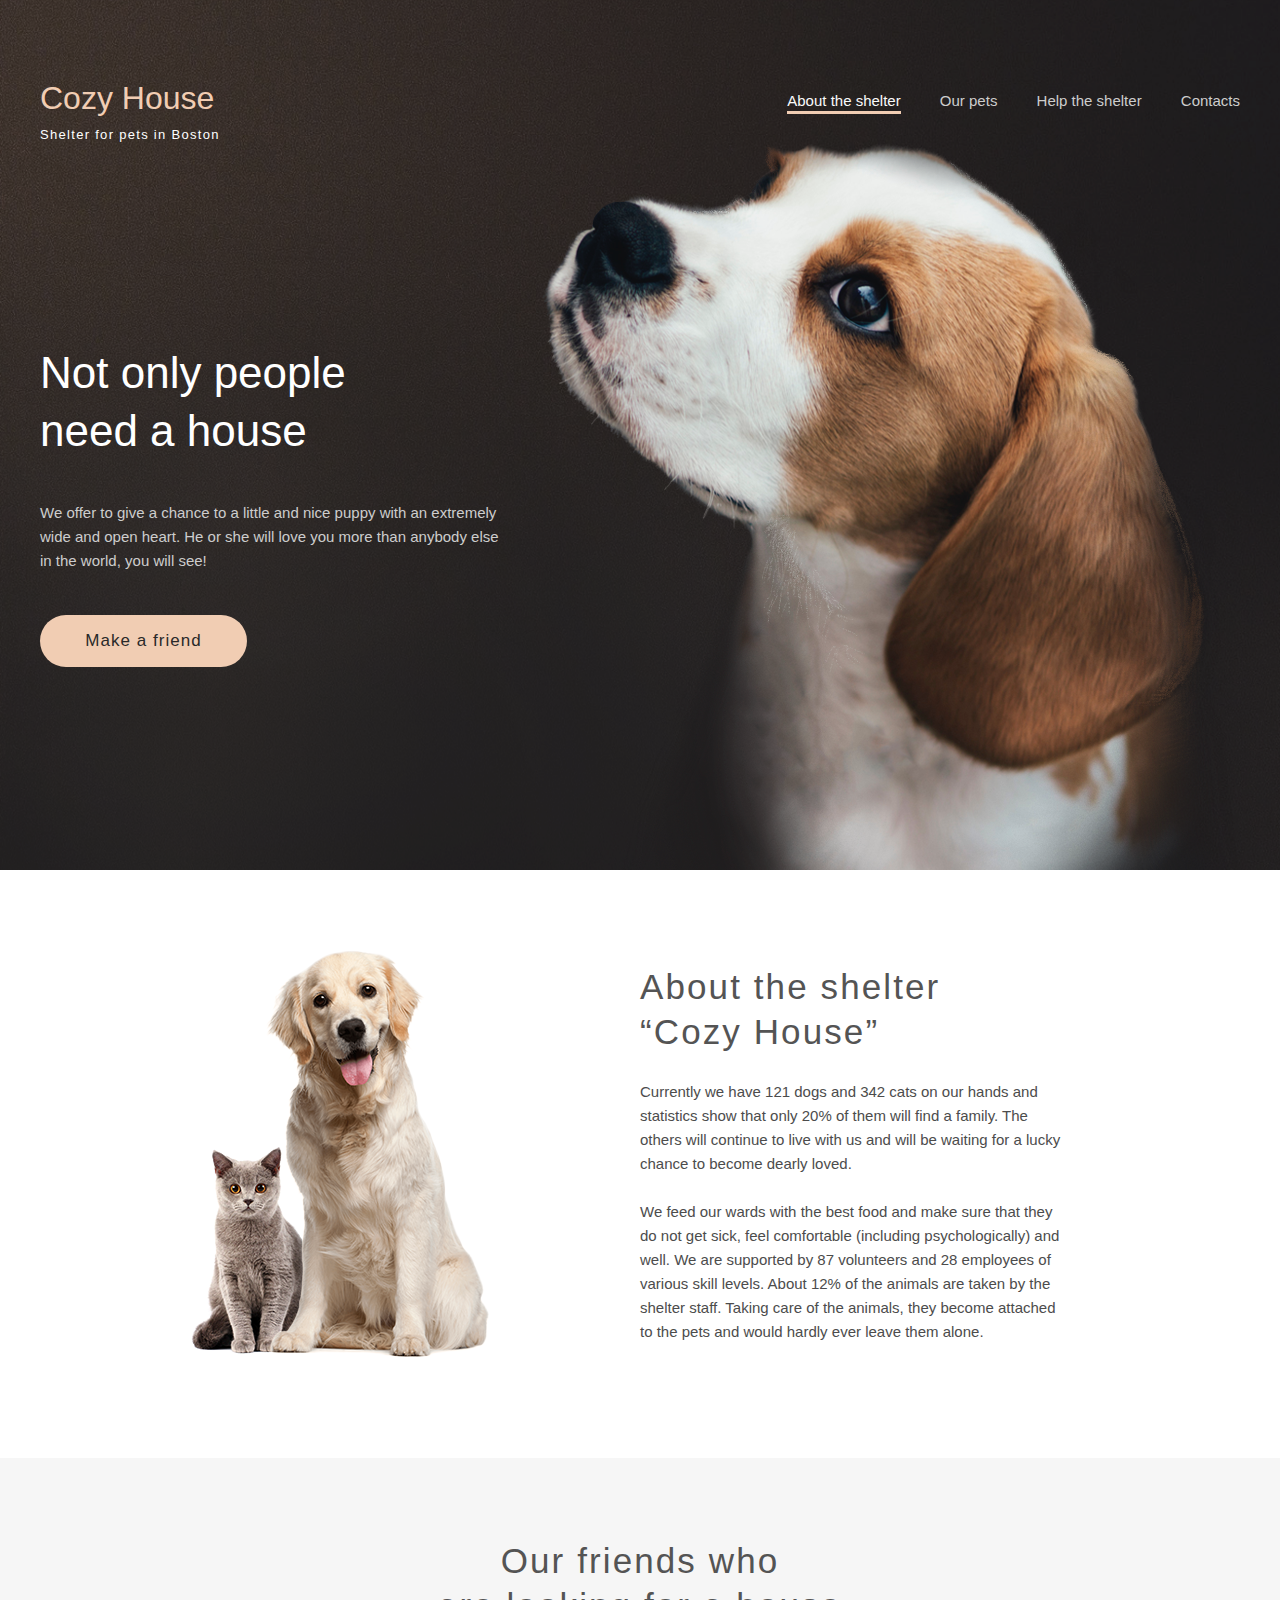
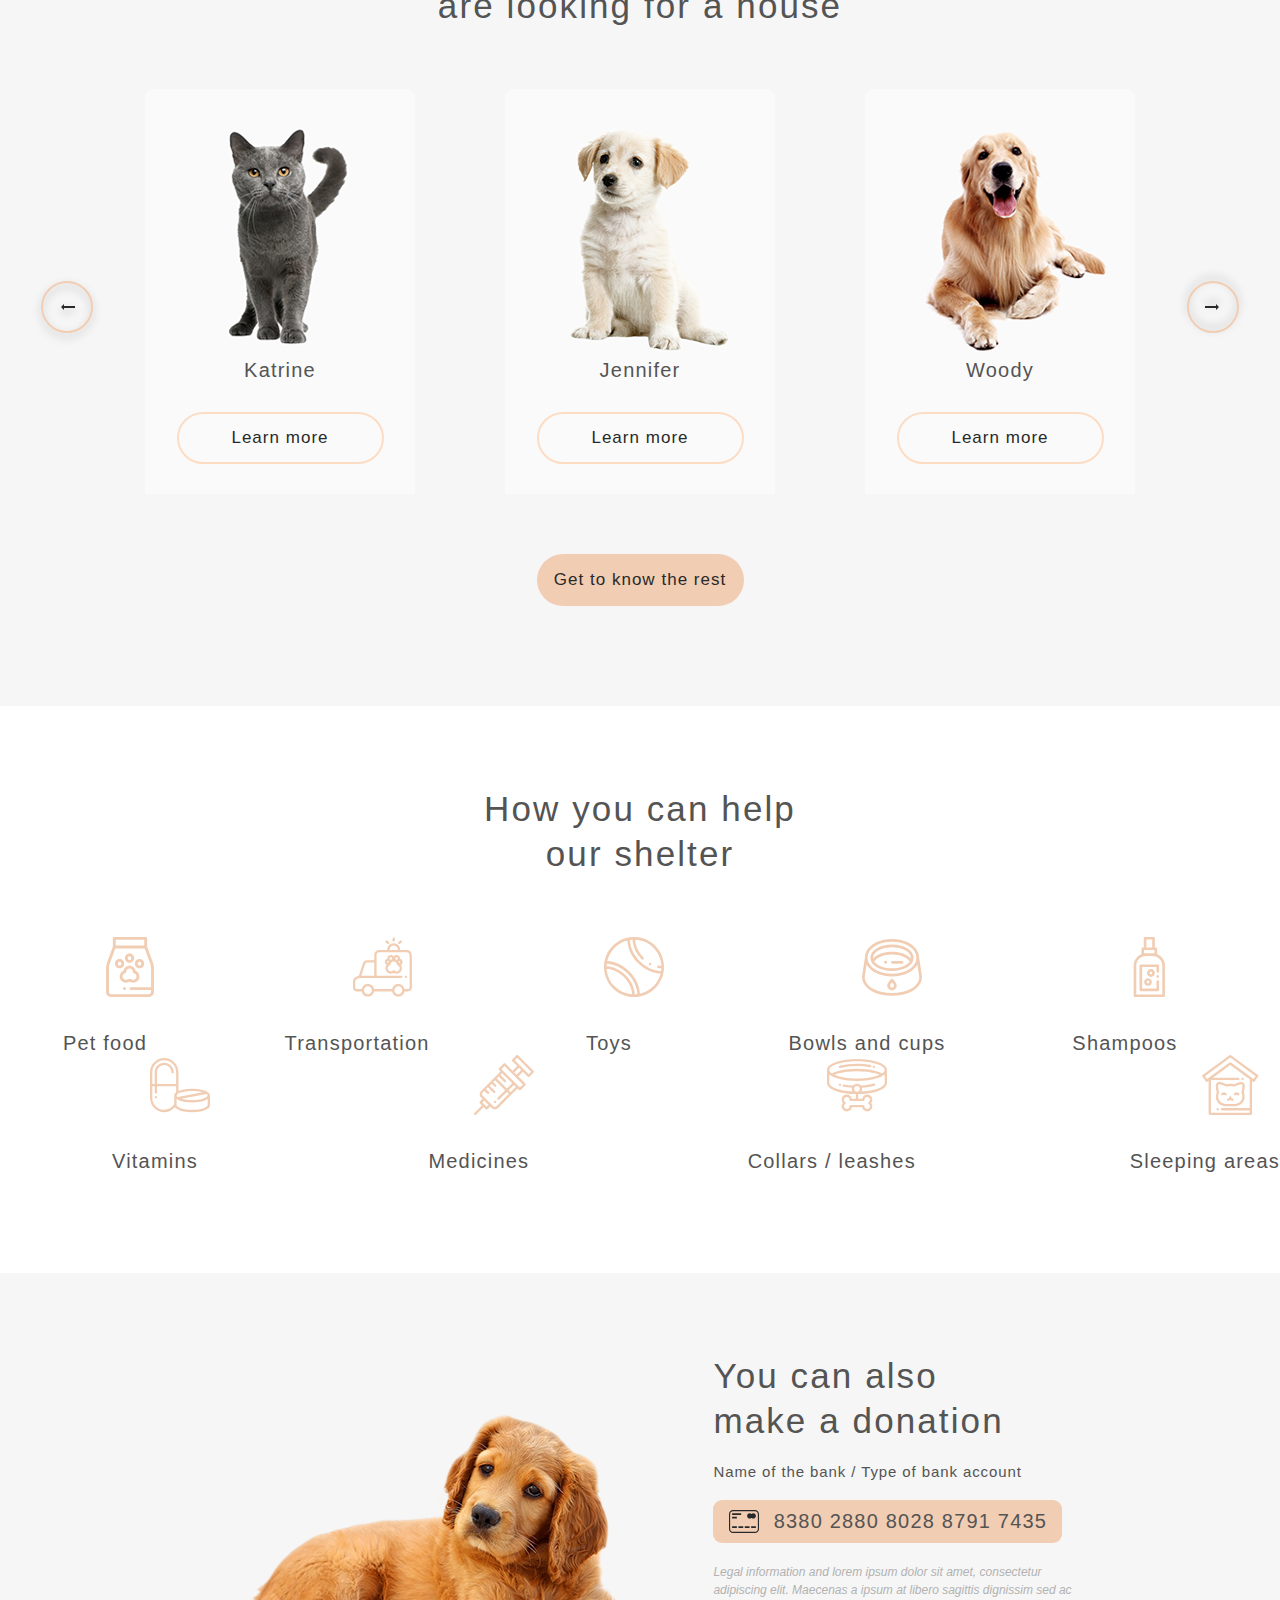
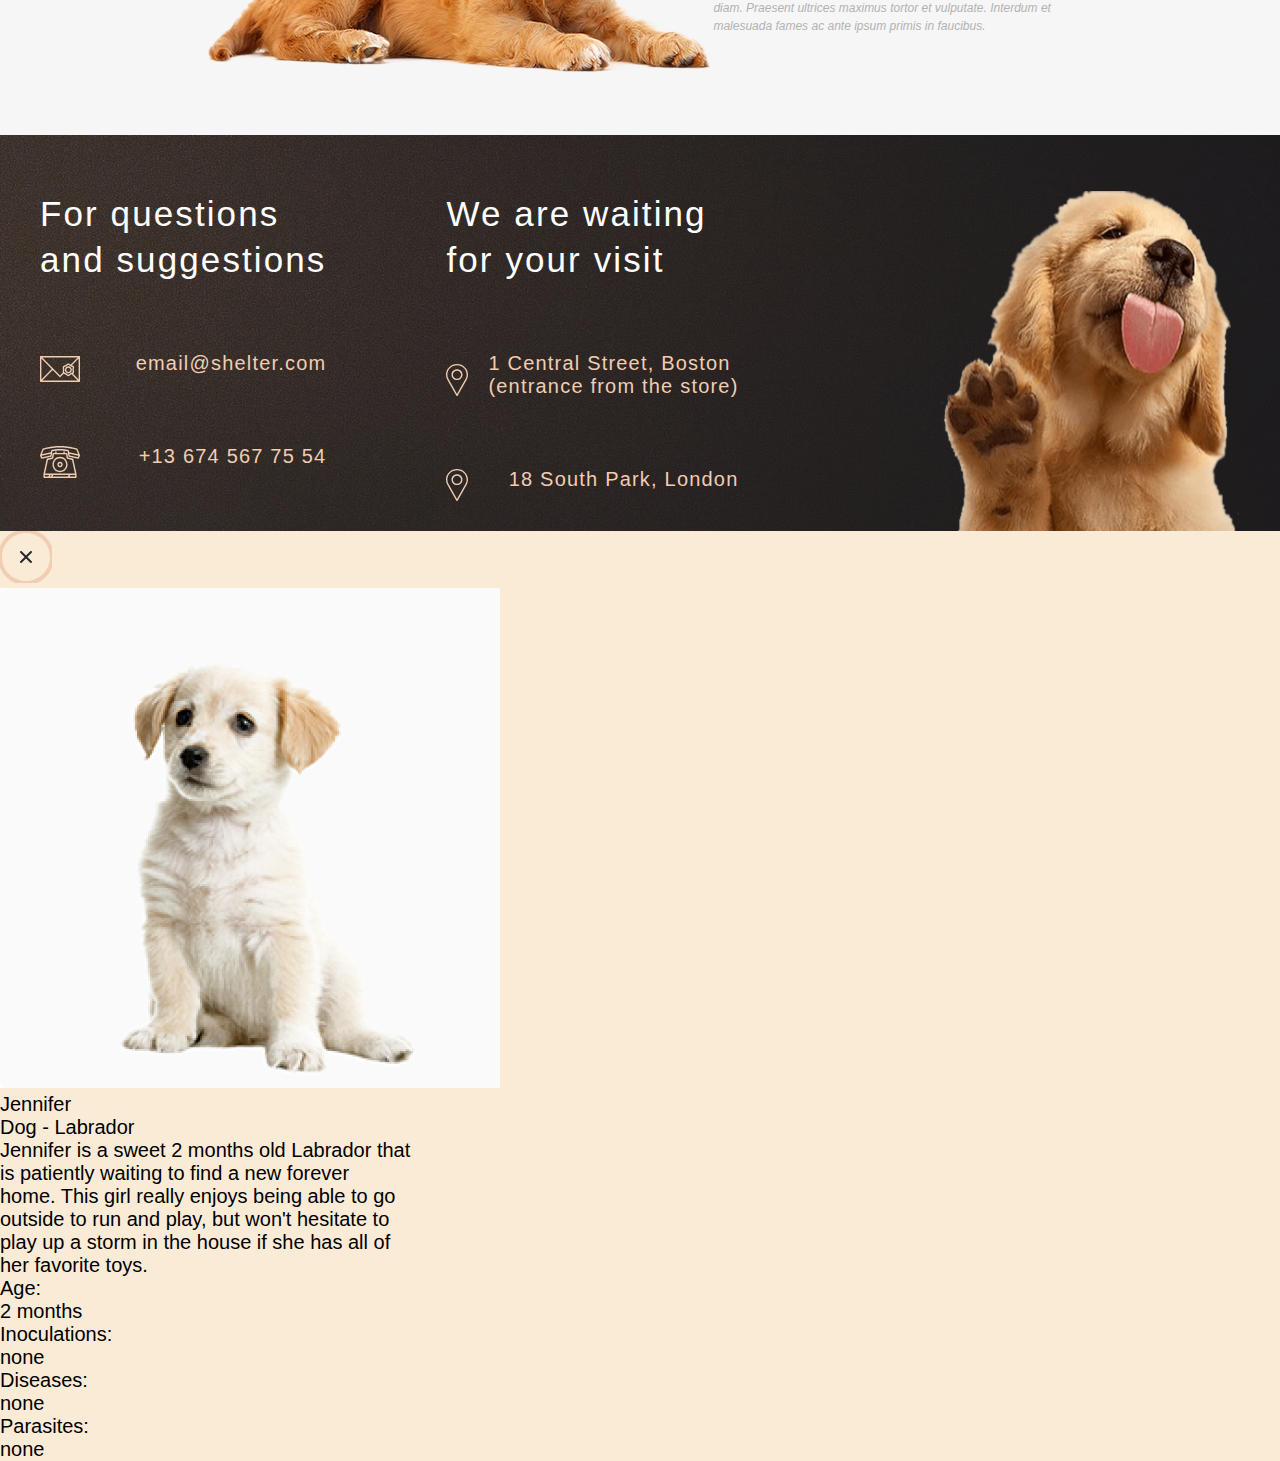
==== commit 7188f15c: "feat: work with css our-pets.html" ====
--- a/pages/main/index.html
+++ b/pages/main/index.html
@@ -78,25 +78,27 @@
                         <div class="slider__item">
                             <img src="../../assets/images/png/pets-katrine.png" alt="beautiful cat" class="slider__img">
                             <p class="slider__text">Katrine</p>
-                            <a href="#" class="slider__link">Learn more</a>
+                            <a href="#" class="slider__link btn">Learn more</a>
 
                         </div>
                         <div class="slider__item">
                             <img src="../../assets/images/png/pets-jennifer.png" alt="little puppy" class="slider__img">
                             <p class="slider__text">Jennifer</p>
-                            <a href="#" class="slider__link">Learn more</a>
+                            <a href="#" class="slider__link btn">Learn more</a>
 
                         </div>
                         <div class="slider__item">
                             <img src="../../assets/images/png/pets-woody.png" alt="adult dog" class="slider__img">
                             <p class="slider__text">Woody</p>
-                            <a href="#" class="slider__link">Learn more</a>
-                        </div>
-                    </div>
-                    <button class="slider__btn-arrow btn-arrow"></button>
-                </div>
-            </div>
-            <a href="#" class="pets__btn">Get to know the rest</a>
+                            <a href="#" class="slider__link btn">Learn more</a>
+                        </div>
+                    </div>
+                    <button class="slider__btn-arrow btn-arrow btn-arrow--right">
+                        <img class="btn-arrow__img" src="../../assets/icons/svg/Arrow.svg" alt="right">
+                    </button>
+                </div>
+            </div>
+            <a href="#" class="pets__btn btn">Get to know the rest</a>
         </section>
         <section class="help">
             <div class="help__content">
@@ -107,39 +109,43 @@
                 </h3>
                 <ul class="help__list">
                     <li class="help__item">
-                        <img src="../../assets/icons/svg/icon-pet-food.svg" alt="pet food">
+                        <img class="help__icon" src="../../assets/icons/svg/icon-pet-food.svg" alt="pet food">
                         <p class="help__text">Pet food</p>
                     </li>
                     <li class="help__item">
-                        <img src="../../assets/icons/svg/icon-transportation.svg" alt="transportation">
+                        <img class="help__icon" src="../../assets/icons/svg/icon-transportation.svg"
+                            alt="transportation">
                         <p class="help__text">Transportation</p>
                     </li>
                     <li class="help__item">
-                        <img src="../../assets/icons/svg/icon-toys.svg" alt="toys">
+                        <img class="help__icon" src="../../assets/icons/svg/icon-toys.svg" alt="toys">
                         <p class="help__text">Toys</p>
                     </li>
                     <li class="help__item">
-                        <img src="../../assets/icons/svg/icon-bowls-and-cups.svg" alt="Bowls and cups">
+                        <img class="help__icon" src="../../assets/icons/svg/icon-bowls-and-cups.svg"
+                            alt="Bowls and cups">
                         <p class="help__text">Bowls and cups</p>
                     </li>
                     <li class="help__item">
-                        <img src="../../assets/icons/svg/icon-shampoos.svg" alt="Shampoos">
+                        <img class="help__icon" src="../../assets/icons/svg/icon-shampoos.svg" alt="Shampoos">
                         <p class="help__text">Shampoos</p>
                     </li>
-                    <li class="help__item">
-                        <img src="../../assets/icons/svg/icon-vitamins.svg" alt="Vitamins">
+                    <li class="help__item help__item--new-line">
+                        <img class="help__icon" src="../../assets/icons/svg/icon-vitamins.svg" alt="Vitamins">
                         <p class="help__text">Vitamins</p>
                     </li>
-                    <li class="help__item">
-                        <img src="../../assets/icons/svg/icon-medicines.svg" alt="Medicines">
+                    <li class="help__item help__item--new-line">
+                        <img class="help__icon" src="../../assets/icons/svg/icon-medicines.svg" alt="Medicines">
                         <p class="help__text">Medicines</p>
                     </li>
-                    <li class="help__item">
-                        <img src="../../assets/icons/svg/icon-collars-leashes.svg" alt="Collars and leashes">
+                    <li class="help__item help__item--new-line">
+                        <img class="help__icon" src="../../assets/icons/svg/icon-collars-leashes.svg"
+                            alt="Collars and leashes">
                         <p class="help__text">Collars / leashes</p>
                     </li>
-                    <li class="help__item">
-                        <img src="../../assets/icons/svg/icon-sleeping-area.svg" alt="Sleeping areas">
+                    <li class="help__item help__item--new-line">
+                        <img class="help__icon" src="../../assets/icons/svg/icon-sleeping-area.svg"
+                            alt="Sleeping areas">
                         <p class="help__text">Sleeping areas</p>
                     </li>
                 </ul>
@@ -150,7 +156,10 @@
         <section class="donation">
             <img class="donation__picture" src="../../assets/images/png/donation-dog.png">
             <div class="donation__content">
-                <h3 class="donation__title">You can also make a donation</h3>
+                <h3 class="donation__title">
+                    You can also<br>
+                    make a donation
+                </h3>
                 <p class="donation__subtitle">Name of the bank / Type of bank account</p>
                 <div class="donation__credit-card credit-card">
                     <img class="credit-card__icon" src="../../assets/icons/svg/credit-card.svg" alt="credit card">
@@ -169,30 +178,42 @@
     <footer class="footer">
         <div class="footer__content">
             <div class="footer__contacts contacts">
-                <h3 class="contacts__title">
-                    For questions
-                    <br>
-                    and suggestions
-                </h3>
-                <img class="contacts__icon" src="../../assets/icons/svg/icon-email.svg">
-                <span class="contacts__text">email@shelter.com</span>
-                <img class="contacts__icon" src="../../assets/icons/svg/icon-phone.svg">
-                <span class="contacts__text">+13 674 567 75 54</span>
-            </div>
-            <div class="footer__locaions locaions">
-                <h3 class="locaions__title">
-                    We are waiting
-                    <br>
-                    for your visit
-                </h3>
-                <img class="locaions__icon" src="../../assets/icons/svg/pin.svg">
-                <span class="locaions__text">1 Central Street, Boston <br> (entrance from the store)</span>
-                <img class="locaions__icon" src="../../assets/icons/svg/pin.svg">
-                <span class="locaions__text">18 South Park, London </span>
-            </div>
-
-        </div>
-        <img class="footer__picture" src="../../assets/images/png/footer-puppy.png" alt="puppy">
+                <div class="contacts__wrapper">
+                    <h3 class="contacts__title">
+                        For questions
+                        <br>
+                        and suggestions
+                    </h3>
+                    <div class="contacts__container">
+                        <img class="contacts__icon" src="../../assets/icons/svg/icon-email.svg">
+                        <p class="contacts__text">email@shelter.com</p>
+                    </div>
+                    <div class="contacts__container">
+                        <img class="contacts__icon" src="../../assets/icons/svg/icon-phone.svg">
+                        <p class="contacts__text">+13 674 567 75 54</p>
+
+                    </div>
+                </div>
+                <div class="footer__locaions locaions">
+                    <div class="locations__wrapper">
+                        <h3 class="locaions__title">
+                            We are waiting
+                            <br>
+                            for your visit
+                        </h3>
+                        <div class="contacts__container">
+                            <img class="locaions__icon" src="../../assets/icons/svg/pin.svg">
+                            <p class="locaions__text">1 Central Street, Boston <br> (entrance from the store)</p>
+                        </div>
+                        <div class="contacts__container">
+                            <img class="locaions__icon" src="../../assets/icons/svg/pin.svg">
+                            <p class="locaions__text">18 South Park, London </p>
+                        </div>
+                    </div>
+                </div>
+
+            </div>
+            <img class="footer__picture" src="../../assets/images/png/footer-puppy.png" alt="puppy">
     </footer>
     <section class="modal-pet">
         <button class="modal-pet__btn-close">
--- a/pages/main/scss/css/main.css
+++ b/pages/main/scss/css/main.css
@@ -504,14 +504,35 @@
   -webkit-filter: drop-shadow(0px 4px 4px rgba(0, 0, 0, 0.25));
           filter: drop-shadow(0px 4px 4px rgba(0, 0, 0, 0.25));
   border-radius: 100px;
+  display: -webkit-box;
+  display: -ms-flexbox;
+  display: flex;
+  -webkit-box-pack: center;
+      -ms-flex-pack: center;
+          justify-content: center;
+  -webkit-box-align: center;
+      -ms-flex-align: center;
+          align-items: center;
+  position: relative;
 }
 
 .btn-arrow__img {
-  display: -webkit-box;
-  display: -ms-flexbox;
-  display: flex;
-  -ms-flex-item-align: center;
-      align-self: center;
+  position: absolute;
+  left: 36.54%;
+  right: 36.54%;
+  top: 44.23%;
+  bottom: 44.23%;
+}
+
+.btn-arrow--right {
+  -webkit-transform: rotate(180deg);
+          transform: rotate(180deg);
+  margin-left: 52px;
+}
+
+.btn-arrow:hover {
+  background-color: #FDDCC4;
+  cursor: pointer;
 }
 
 .header {
@@ -567,6 +588,102 @@
 .header__link--active {
   color: #FAFAFA;
   border-bottom: 3px #F1CDB3 solid;
+}
+
+.footer {
+  padding-top: 56px;
+  background-image: url(../../../../assets/images/png/start-screen-background.png);
+}
+
+.footer__content {
+  display: -webkit-box;
+  display: -ms-flexbox;
+  display: flex;
+  margin-left: 40px;
+  -webkit-box-pack: justify;
+      -ms-flex-pack: justify;
+          justify-content: space-between;
+}
+
+.footer .contacts__wrapper {
+  margin-right: 120px;
+}
+
+.footer__contacts {
+  display: -webkit-box;
+  display: -ms-flexbox;
+  display: flex;
+  -webkit-box-pack: justify;
+      -ms-flex-pack: justify;
+          justify-content: space-between;
+}
+
+.footer .contacts__container {
+  display: -webkit-box;
+  display: -ms-flexbox;
+  display: flex;
+  -webkit-box-pack: justify;
+      -ms-flex-pack: justify;
+          justify-content: space-between;
+  -webkit-box-align: center;
+      -ms-flex-align: center;
+          align-items: center;
+}
+
+.footer__picture {
+  margin-right: 40px;
+}
+
+.contacts__title {
+  font-style: normal;
+  font-weight: 400;
+  font-size: 35px;
+  line-height: 130%;
+  letter-spacing: 0.06em;
+  color: #FFFFFF;
+  margin-bottom: 40px;
+}
+
+.contacts__icon {
+  -ms-flex-item-align: center;
+      -ms-grid-row-align: center;
+      align-self: center;
+}
+
+.contacts__text {
+  margin-top: 30px;
+  font-style: normal;
+  font-weight: 400;
+  font-size: 20px;
+  line-height: 115%;
+  letter-spacing: 0.06em;
+  color: #F1CDB3;
+  margin-bottom: 40px;
+}
+
+.locaions__title {
+  font-style: normal;
+  font-weight: 400;
+  font-size: 35px;
+  line-height: 130%;
+  letter-spacing: 0.06em;
+  color: #FFFFFF;
+  margin-bottom: 40px;
+}
+
+.locaions__icon {
+  margin-right: 20px;
+}
+
+.locaions__text {
+  margin-top: 30px;
+  font-style: normal;
+  font-weight: 400;
+  font-size: 20px;
+  line-height: 115%;
+  letter-spacing: 0.06em;
+  color: #F1CDB3;
+  margin-bottom: 40px;
 }
 
 body {
@@ -689,6 +806,7 @@
 
 .pets {
   background-color: #F6F6F6;
+  padding-bottom: 100px;
 }
 
 .pets__content {
@@ -722,16 +840,21 @@
   -ms-flex-item-align: center;
       -ms-grid-row-align: center;
       align-self: center;
+  margin-bottom: 60px;
+}
+
+.pets__btn {
+  margin: 0 auto;
 }
 
 .slider {
   display: -webkit-box;
   display: -ms-flexbox;
   display: flex;
-}
-
-.slider :first-child {
-  margin-right: 52px;
+  -webkit-box-pack: justify;
+      -ms-flex-pack: justify;
+          justify-content: space-between;
+  margin-left: 52px;
 }
 
 .slider__btn-arrow {
@@ -745,6 +868,7 @@
   -webkit-filter: drop-shadow(0px 4px 4px rgba(0, 0, 0, 0.25));
           filter: drop-shadow(0px 4px 4px rgba(0, 0, 0, 0.25));
   border-radius: 100px;
+  margin-right: 52px;
 }
 
 .slider__items-container {
@@ -760,9 +884,240 @@
 .slider__item {
   margin-right: 90px;
   width: 270px;
-}
-
-.slider__img {
+  background-color: #FAFAFA;
+  display: -webkit-box;
+  display: -ms-flexbox;
+  display: flex;
+  -webkit-box-orient: vertical;
+  -webkit-box-direction: normal;
+      -ms-flex-direction: column;
+          flex-direction: column;
+  -webkit-box-pack: justify;
+      -ms-flex-pack: justify;
+          justify-content: space-between;
+  -webkit-box-align: center;
+      -ms-flex-align: center;
+          align-items: center;
+  padding-bottom: 30px;
   border-radius: 9px 9px 0px 0px;
 }
+
+.slider__item:hover {
+  -webkit-box-shadow: 0px 2px 35px 14px rgba(13, 13, 13, 0.04);
+          box-shadow: 0px 2px 35px 14px rgba(13, 13, 13, 0.04);
+  background-color: #FFFFFF;
+}
+
+.slider__text {
+  font-weight: 400;
+  font-size: 20px;
+  line-height: 23px;
+  text-align: center;
+  letter-spacing: 0.06em;
+  color: #545454;
+  margin-bottom: 30px;
+}
+
+.slider__link {
+  background-color: #FAFAFA;
+  border: 2px solid #FDDCC4;
+  color: #292929;
+}
+
+.help {
+  background-color: #FFFFFF;
+  padding-bottom: 100px;
+}
+
+.help__title {
+  padding-top: 80px;
+  font-weight: 400;
+  font-size: 35px;
+  line-height: 130%;
+  text-align: center;
+  letter-spacing: 0.06em;
+  color: #545454;
+  margin-bottom: 60px;
+}
+
+.help__list {
+  display: -webkit-box;
+  display: -ms-flexbox;
+  display: flex;
+  -ms-flex-wrap: wrap;
+      flex-wrap: wrap;
+  -webkit-box-pack: justify;
+      -ms-flex-pack: justify;
+          justify-content: space-between;
+}
+
+.help__list :first-child {
+  margin-left: 50px;
+}
+
+.help__item {
+  text-align: center;
+  margin-right: 100px;
+}
+
+.help__item--new-line {
+  margin-right: 0;
+  margin-left: 100px;
+}
+
+.help__icon {
+  margin-bottom: 30px;
+  width: 60px;
+  height: 60px;
+  text-align: center;
+}
+
+.help__text {
+  font-weight: 400;
+  font-size: 20px;
+  line-height: 115%;
+  text-align: center;
+  letter-spacing: 0.06em;
+  color: #545454;
+}
+
+.donation {
+  padding-top: 80px;
+  background-color: #F6F6F6;
+  display: -webkit-box;
+  display: -ms-flexbox;
+  display: flex;
+  -webkit-box-pack: center;
+      -ms-flex-pack: center;
+          justify-content: center;
+  -webkit-box-align: center;
+      -ms-flex-align: center;
+          align-items: center;
+}
+
+.donation__title {
+  font-style: normal;
+  font-weight: 400;
+  font-size: 35px;
+  line-height: 130%;
+  display: -webkit-box;
+  display: -ms-flexbox;
+  display: flex;
+  -webkit-box-align: center;
+      -ms-flex-align: center;
+          align-items: center;
+  letter-spacing: 0.06em;
+  color: #545454;
+  margin-bottom: 20px;
+}
+
+.donation__subtitle {
+  font-weight: 400;
+  font-size: 15px;
+  line-height: 110%;
+  letter-spacing: 0.06em;
+  color: #545454;
+  margin-bottom: 20px;
+}
+
+.donation__credit-card {
+  display: -webkit-box;
+  display: -ms-flexbox;
+  display: flex;
+  -webkit-box-align: center;
+      -ms-flex-align: center;
+          align-items: center;
+  -webkit-box-pack: center;
+      -ms-flex-pack: center;
+          justify-content: center;
+  width: 349px;
+  height: 43px;
+  background: #F1CDB3;
+  border-radius: 9px;
+  font-weight: 400;
+  font-size: 20px;
+  line-height: 115%;
+  letter-spacing: 0.06em;
+  color: #545454;
+  margin-bottom: 20px;
+}
+
+.donation__legal-information {
+  font-family: Arial, serif;
+  font-style: italic;
+  font-weight: 400;
+  font-size: 12px;
+  line-height: 18px;
+  color: #B2B2B2;
+  padding-bottom: 100px;
+}
+
+.credit-card__icon {
+  margin-right: 15px;
+}
+
+.header--our-pets {
+  padding: 47px 40px;
+  background: #FFFFFF;
+}
+
+.header__title--our-pets {
+  color: #545454;
+}
+
+.header__subtitle--our-pets {
+  color: #292929;
+}
+
+.header__link--our-pets {
+  color: #545454;
+}
+
+.slider--our-pets {
+  display: -ms-grid;
+  display: grid;
+  -ms-grid-columns: 1fr 1fr 1fr 1fr;
+      grid-template-columns: 1fr 1fr 1fr 1fr;
+  grid-column-gap: 40px;
+  grid-row-gap: 30px;
+  -webkit-box-pack: center;
+      -ms-flex-pack: center;
+          justify-content: center;
+}
+
+.slider__item--our-pets {
+  margin: 0px;
+  border-radius: 9px 9px 0px 0px;
+}
+
+.slider__paginator {
+  display: -webkit-box;
+  display: -ms-flexbox;
+  display: flex;
+  -webkit-box-pack: start;
+      -ms-flex-pack: start;
+          justify-content: flex-start;
+}
+
+.btn--our-pets {
+  background-color: #F6F6F6;
+  border: 2px solid #F1CDB3;
+  -webkit-box-sizing: border-box;
+          box-sizing: border-box;
+  border-radius: 100px;
+  -webkit-filter: none;
+          filter: none;
+  margin-right: 20px;
+}
+
+.btn--our-pets__active {
+  -webkit-filter: none;
+          filter: none;
+  margin-right: 20px;
+}
+
+.disabled {
+  border: 2px solid #CDCDCD;
+  color: #CDCDCD;
+}
 /*# sourceMappingURL=main.css.map */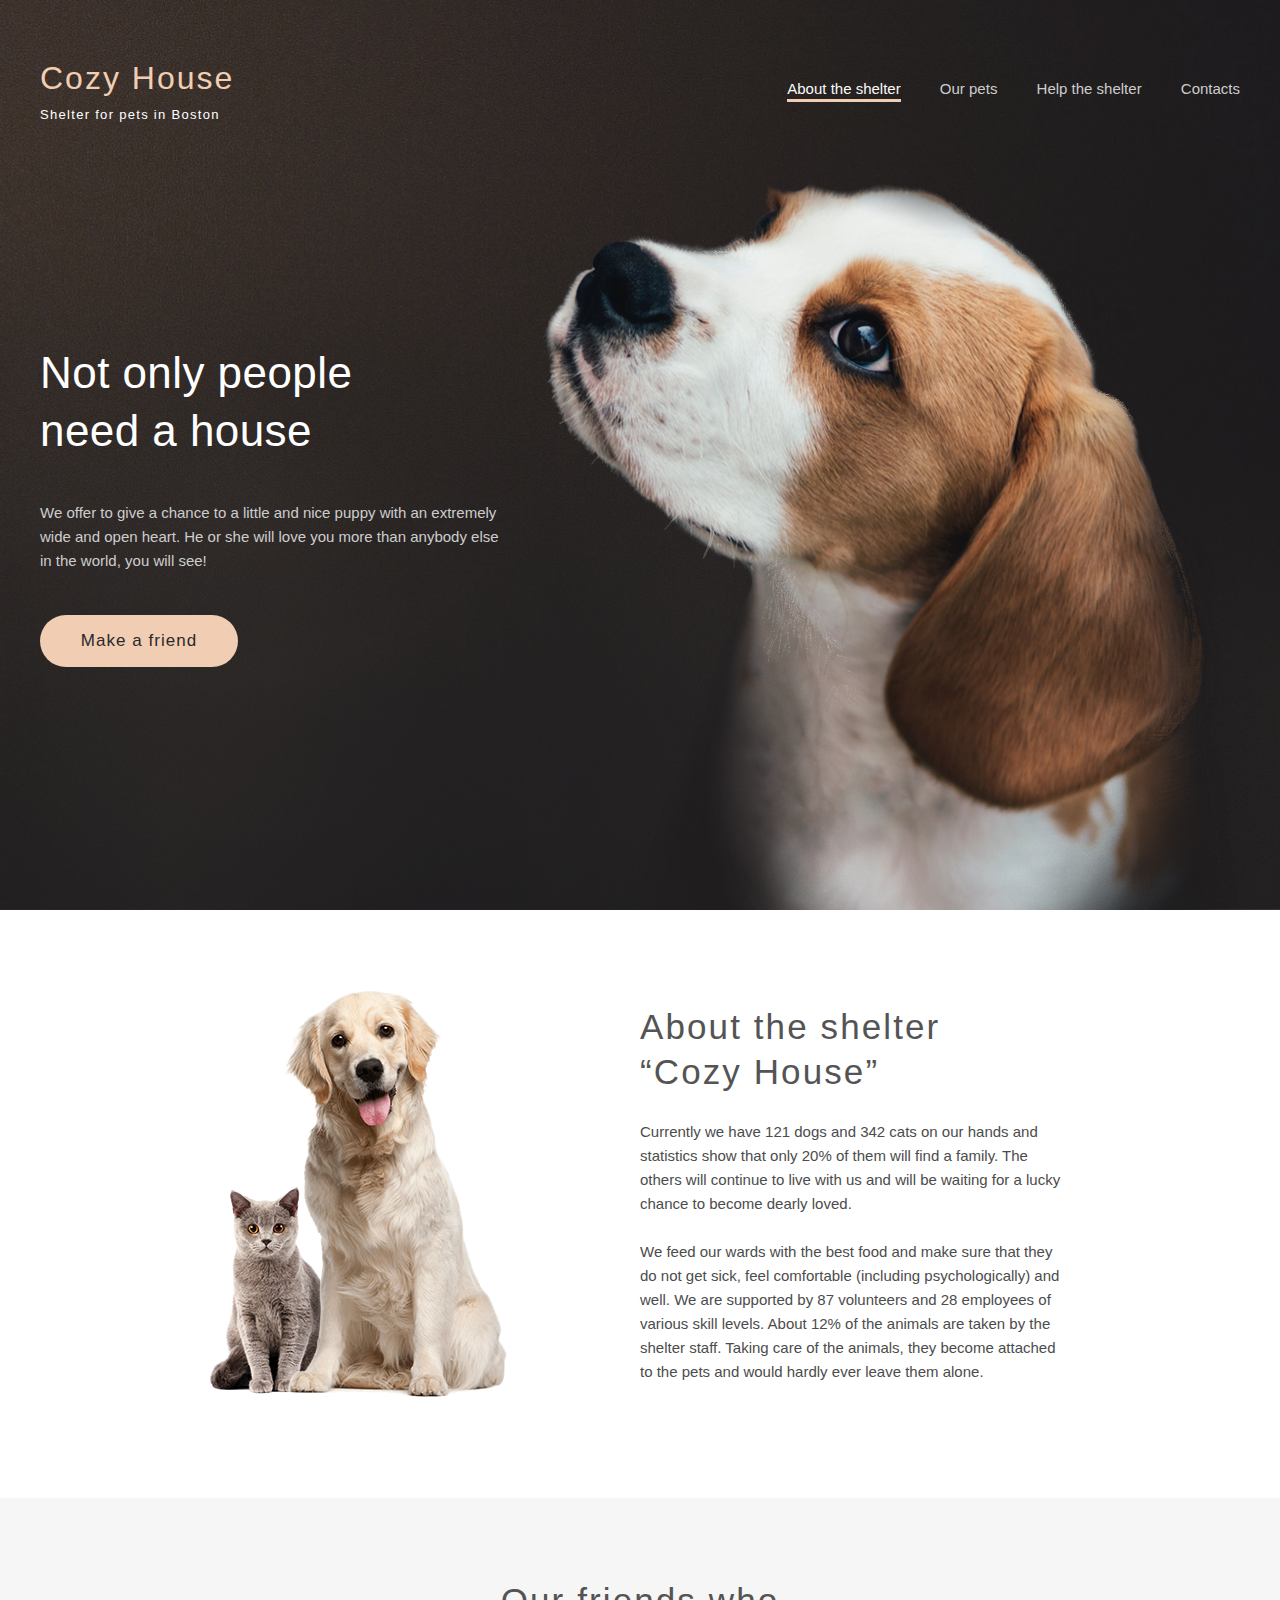
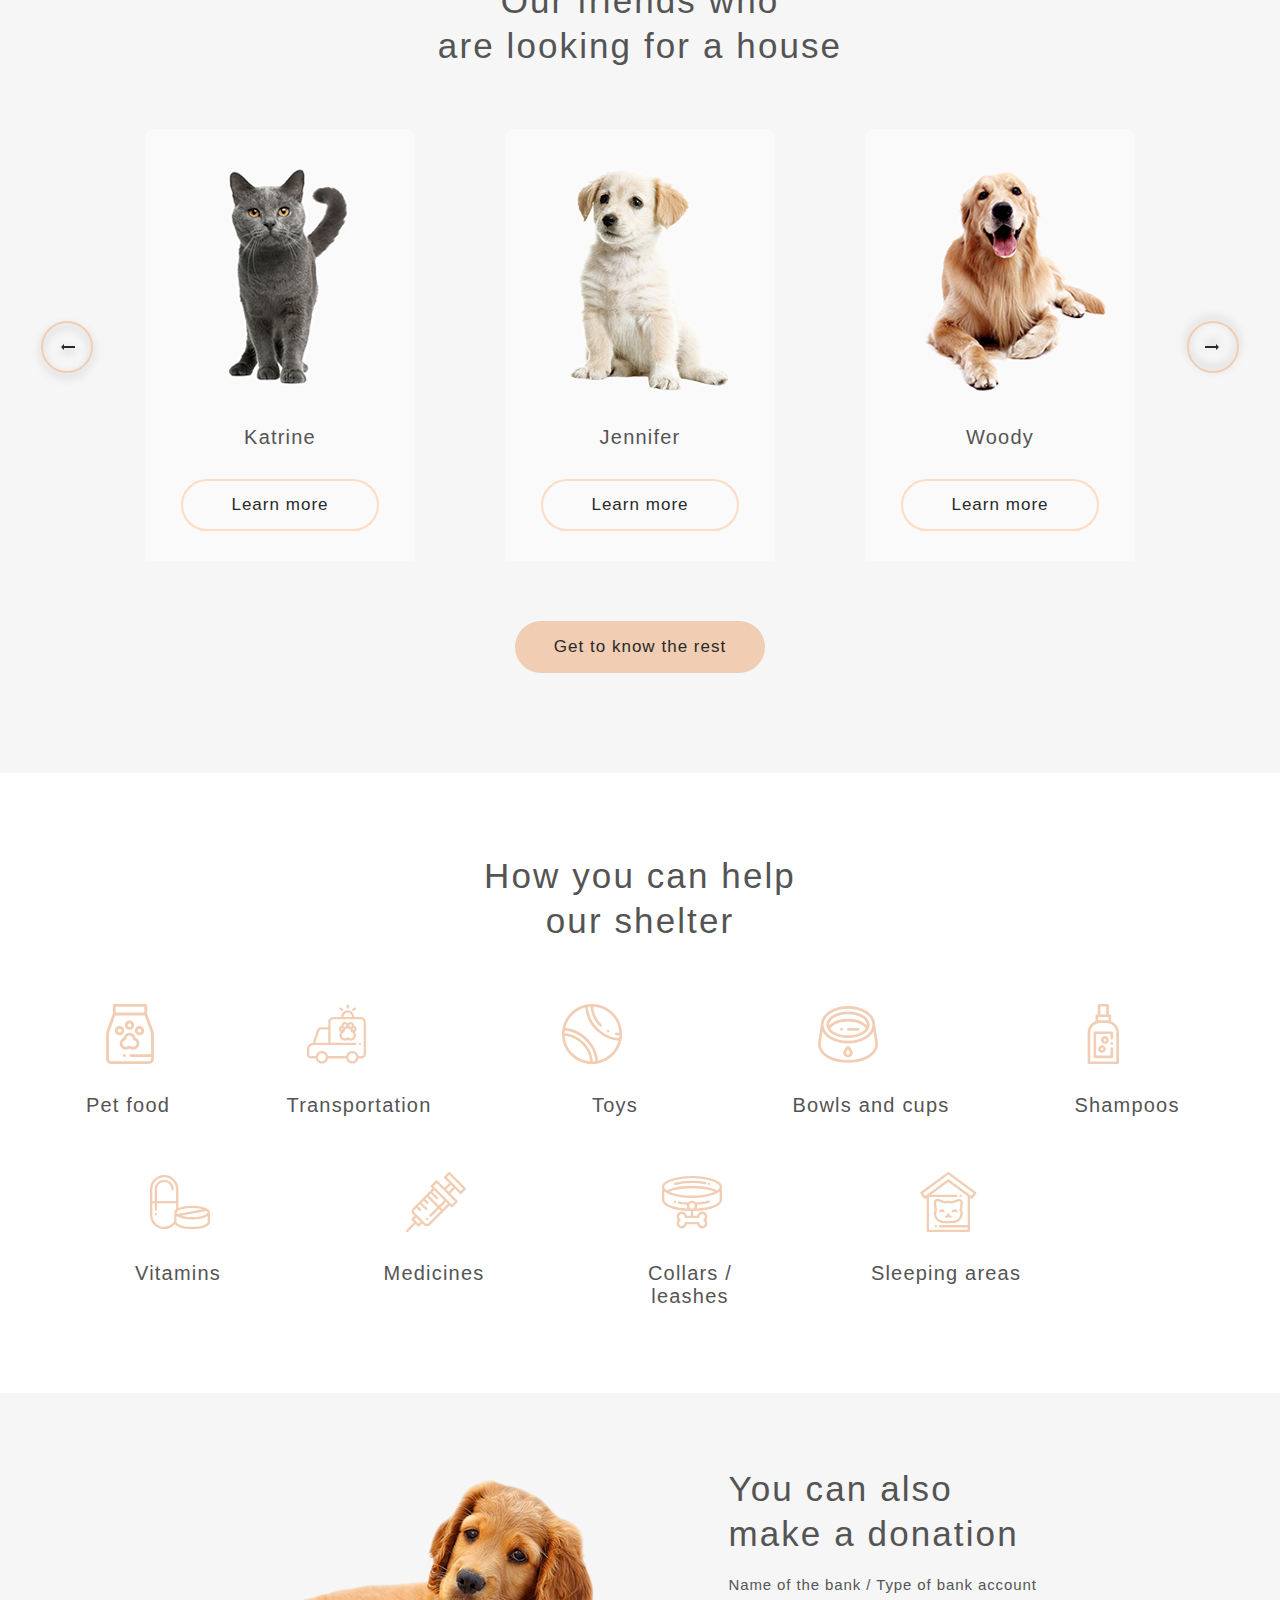
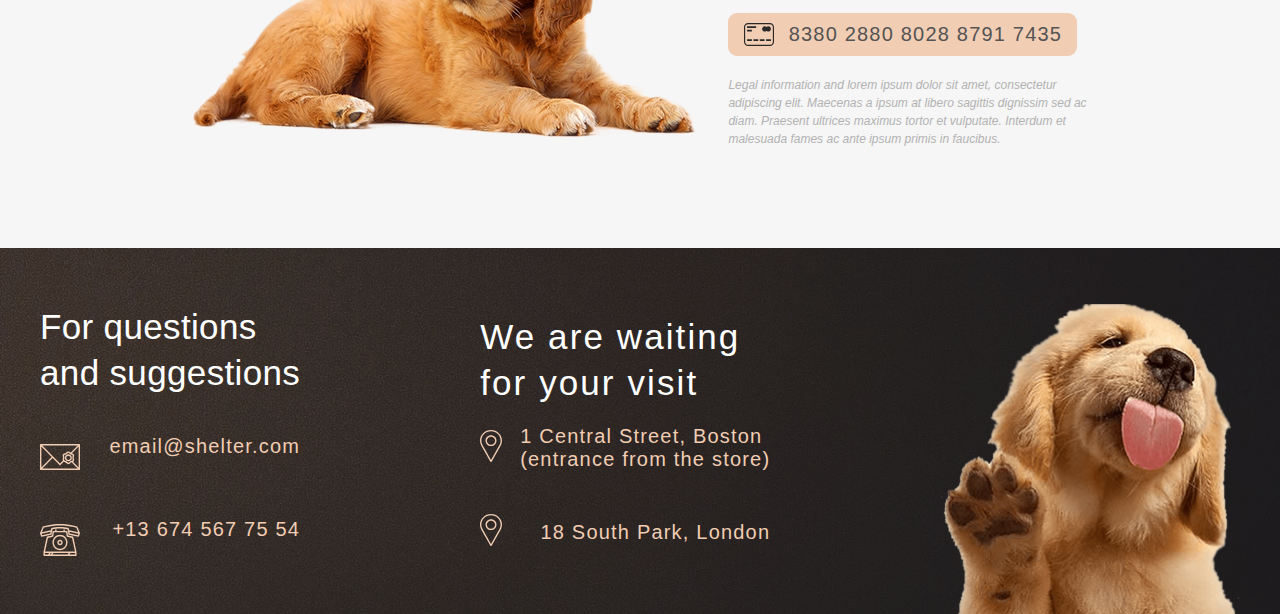
==== commit d03213d1: "refactor: index.html is good pixel perfect" ====
--- a/pages/main/index.html
+++ b/pages/main/index.html
@@ -216,7 +216,7 @@
             <img class="footer__picture" src="../../assets/images/png/footer-puppy.png" alt="puppy">
     </footer>
     <section class="modal-pet">
-        <button class="modal-pet__btn-close">
+        <button class="modal-pet__btn-close btn--our-pets">
             <img class="modal-pet__close-icon" src="../../assets/icons/svg/modal_close_button.svg"
                 alt="close modal window button">
         </button>
@@ -233,20 +233,17 @@
                     play up a storm in the house if she has all of<br>
                     her favorite toys.
                 </p>
-                <dl class="modal-pet__list">
-                    <dt class="modal-pet__item">Age:</dt>
-                    <dd class="modal-pet__item-description">2 months</dd>
-
-                    <dt class="modal-pet__item">Inoculations:</dt>
-                    <dd class="modal-pet__item-description">none</dd>
-
-                    <dt class="modal-pet__item">Diseases:</dt>
-                    <dd class="modal-pet__item-description">none</dd>
-
-                    <dt class="modal-pet__item">Parasites:</dt>
-                    <dd class="modal-pet__item-description">none</dd>
-
-                </dl>
+                <ul class="modal-pet__list">
+                    <li class="modal-pet__item">Age: <span class="modal-pet__item-description">2 months</span></li>
+                    
+                    <li class="modal-pet__item">Inoculations: <span class="modal-pet__item-description">none</span></li>
+                    
+                    <li class="modal-pet__item">Diseases: <span class="modal-pet__item-description">none</span></li>
+                    
+                    <li class="modal-pet__item">Parasites: <span class="modal-pet__item-description">none</span></li>
+                    
+
+                </ul>
             </div>
 
         </div>
--- a/pages/main/scss/css/main.css
+++ b/pages/main/scss/css/main.css
@@ -472,7 +472,7 @@
   display: -webkit-box;
   display: -ms-flexbox;
   display: flex;
-  width: 207px;
+  width: 198px;
   height: 52px;
   background: #F1CDB3;
   border-radius: 100px;
@@ -546,6 +546,7 @@
   -webkit-box-align: center;
       -ms-flex-align: center;
           align-items: center;
+  padding-bottom: 60px;
 }
 
 .header__title {
@@ -555,6 +556,7 @@
   font-size: 32px;
   line-height: 110%;
   margin-bottom: 10px;
+  letter-spacing: 2px;
 }
 
 .header__subtitle {
@@ -568,6 +570,7 @@
 }
 
 .header__menu {
+  margin-top: 16px;
   font-family: 'Arial';
   font-style: normal;
   font-weight: 400;
@@ -606,25 +609,29 @@
 }
 
 .footer .contacts__wrapper {
-  margin-right: 120px;
+  margin-right: 180px;
+}
+
+.footer .location__wrapper {
+  margin-left: 100px;
 }
 
 .footer__contacts {
+  display: -webkit-box;
+  display: -ms-flexbox;
+  display: flex;
+  -webkit-box-pack: start;
+      -ms-flex-pack: start;
+          justify-content: flex-start;
+}
+
+.footer .contacts__container {
   display: -webkit-box;
   display: -ms-flexbox;
   display: flex;
   -webkit-box-pack: justify;
       -ms-flex-pack: justify;
           justify-content: space-between;
-}
-
-.footer .contacts__container {
-  display: -webkit-box;
-  display: -ms-flexbox;
-  display: flex;
-  -webkit-box-pack: justify;
-      -ms-flex-pack: justify;
-          justify-content: space-between;
   -webkit-box-align: center;
       -ms-flex-align: center;
           align-items: center;
@@ -639,9 +646,9 @@
   font-weight: 400;
   font-size: 35px;
   line-height: 130%;
-  letter-spacing: 0.06em;
+  letter-spacing: 0.01em;
   color: #FFFFFF;
-  margin-bottom: 40px;
+  margin-bottom: 20px;
 }
 
 .contacts__icon {
@@ -651,7 +658,7 @@
 }
 
 .contacts__text {
-  margin-top: 30px;
+  margin-top: 20px;
   font-style: normal;
   font-weight: 400;
   font-size: 20px;
@@ -662,21 +669,47 @@
 }
 
 .locaions__title {
+  margin-top: 10px;
   font-style: normal;
   font-weight: 400;
   font-size: 35px;
   line-height: 130%;
   letter-spacing: 0.06em;
   color: #FFFFFF;
-  margin-bottom: 40px;
+  margin-bottom: 10px;
 }
 
 .locaions__icon {
-  margin-right: 20px;
+  margin-right: 18px;
+  display: -webkit-box;
+  display: -ms-flexbox;
+  display: flex;
+  -webkit-box-pack: center;
+      -ms-flex-pack: center;
+          justify-content: center;
+  justify-content: center;
+  -ms-flex-item-align: center;
+      align-self: center;
+  -webkit-box-align: center;
+      -ms-flex-align: center;
+          align-items: center;
+  margin-bottom: 35px;
 }
 
 .locaions__text {
-  margin-top: 30px;
+  display: -webkit-box;
+  display: -ms-flexbox;
+  display: flex;
+  -webkit-box-pack: center;
+      -ms-flex-pack: center;
+          justify-content: center;
+  justify-content: center;
+  -ms-flex-item-align: center;
+      align-self: center;
+  -webkit-box-align: center;
+      -ms-flex-align: center;
+          align-items: center;
+  margin-top: 10px;
   font-style: normal;
   font-weight: 400;
   font-size: 20px;
@@ -711,7 +744,7 @@
 }
 
 .top-container {
-  padding: 60px 40px 0px 40px;
+  padding: 40px 40px 0px 40px;
 }
 
 .start-screen {
@@ -727,12 +760,14 @@
 }
 
 .start-screen__tittle {
+  margin-top: -80px;
   font-style: normal;
   font-weight: 400;
   font-size: 44px;
   line-height: 130%;
   color: #FFFFFF;
   margin-bottom: 42px;
+  letter-spacing: 0.01em;
 }
 
 .start-screen__subtitle {
@@ -779,6 +814,7 @@
 }
 
 .about__picture {
+  margin-left: 35px;
   -ms-flex-item-align: center;
       -ms-grid-row-align: center;
       align-self: center;
@@ -844,6 +880,7 @@
 }
 
 .pets__btn {
+  width: 250px;
   margin: 0 auto;
 }
 
@@ -908,6 +945,10 @@
   background-color: #FFFFFF;
 }
 
+.slider__img {
+  margin-bottom: 27px;
+}
+
 .slider__text {
   font-weight: 400;
   font-size: 20px;
@@ -926,7 +967,7 @@
 
 .help {
   background-color: #FFFFFF;
-  padding-bottom: 100px;
+  padding-bottom: 85px;
 }
 
 .help__title {
@@ -941,14 +982,11 @@
 }
 
 .help__list {
-  display: -webkit-box;
-  display: -ms-flexbox;
-  display: flex;
-  -ms-flex-wrap: wrap;
-      flex-wrap: wrap;
-  -webkit-box-pack: justify;
-      -ms-flex-pack: justify;
-          justify-content: space-between;
+  display: -ms-grid;
+  display: grid;
+  -ms-grid-columns: 1fr 1fr 1fr 1fr 1fr;
+      grid-template-columns: 1fr 1fr 1fr 1fr 1fr;
+  grid-row-gap: 55px;
 }
 
 .help__list :first-child {
@@ -957,7 +995,7 @@
 
 .help__item {
   text-align: center;
-  margin-right: 100px;
+  margin-right: 50px;
 }
 
 .help__item--new-line {
@@ -966,6 +1004,15 @@
 }
 
 .help__icon {
+  display: -webkit-box;
+  display: -ms-flexbox;
+  display: flex;
+  -webkit-box-pack: center;
+      -ms-flex-pack: center;
+          justify-content: center;
+  -webkit-box-align: center;
+      -ms-flex-align: center;
+          align-items: center;
   margin-bottom: 30px;
   width: 60px;
   height: 60px;
@@ -982,7 +1029,7 @@
 }
 
 .donation {
-  padding-top: 80px;
+  padding-top: 50px;
   background-color: #F6F6F6;
   display: -webkit-box;
   display: -ms-flexbox;
@@ -995,7 +1042,16 @@
           align-items: center;
 }
 
+.donation__picture {
+  margin-top: 35px;
+  margin-right: 30px;
+  -ms-flex-item-align: start;
+      -ms-grid-row-align: start;
+      align-self: start;
+}
+
 .donation__title {
+  margin-top: 23px;
   font-style: normal;
   font-weight: 400;
   font-size: 35px;
@@ -1119,5 +1175,113 @@
 .disabled {
   border: 2px solid #CDCDCD;
   color: #CDCDCD;
+  width: 52px;
+  height: 52px;
+  text-align: center;
+  -webkit-box-sizing: border-box;
+          box-sizing: border-box;
+  border-radius: 100px;
+}
+
+.modal-pet__btn-close {
+  position: absolute;
+  width: 52px;
+  height: 52px;
+  left: 890px;
+  top: 0px;
+  border: 2px solid #F1CDB3;
+  -webkit-box-sizing: border-box;
+          box-sizing: border-box;
+  border-radius: 100px;
+}
+
+.modal-pet {
+  display: none;
+  position: relative;
+  background: #FAFAFA;
+}
+
+.modal-pet__window {
+  display: -webkit-box;
+  display: -ms-flexbox;
+  display: flex;
+  -webkit-box-pack: center;
+      -ms-flex-pack: center;
+          justify-content: center;
+  -webkit-box-align: center;
+      -ms-flex-align: center;
+          align-items: center;
+}
+
+.modal-pet__title {
+  font-style: normal;
+  font-weight: 400;
+  font-size: 35px;
+  line-height: 130%;
+  letter-spacing: 0.06em;
+  color: #000000;
+  margin-bottom: 10px;
+}
+
+.modal-pet__subtitle {
+  font-style: normal;
+  font-weight: 400;
+  font-size: 20px;
+  line-height: 115%;
+  /* identical to box height, or 23px */
+  letter-spacing: 0.06em;
+  color: #000000;
+  margin-bottom: 40px;
+}
+
+.modal-pet__text {
+  font-style: normal;
+  font-weight: 400;
+  font-size: 15px;
+  line-height: 110%;
+  /* or 17px */
+  letter-spacing: 0.06em;
+  color: #000000;
+  margin-bottom: 40px;
+}
+
+.modal-pet__list {
+  margin-left: 15px;
+}
+
+.modal-pet__item {
+  font-style: normal;
+  font-weight: 700;
+  font-size: 15px;
+  line-height: 110%;
+  /* identical to box height, or 17px */
+  letter-spacing: 0.06em;
+  color: #000000;
+}
+
+.modal-pet__item::before {
+  content: "\2022";
+  /* Add content: \2022 is the CSS Code/unicode for a bullet */
+  color: #F1CDB3;
+  /* Change the color */
+  font-weight: 400;
+  /* If you want it to be bold */
+  display: inline-block;
+  /* Needed to add space between the bullet and the text */
+  width: 10px;
+  /* Also needed for space (tweak if needed) */
+  margin-left: -1em;
+  /* Also needed for space (tweak if needed) */
+}
+
+.modal-pet__item-description {
+  font-family: 'Georgia';
+  font-style: normal;
+  font-weight: 400;
+  font-size: 15px;
+  line-height: 110%;
+  /* identical to box height, or 17px */
+  letter-spacing: 0.06em;
+  color: #000000;
 }
 /*# sourceMappingURL=main.css.map */